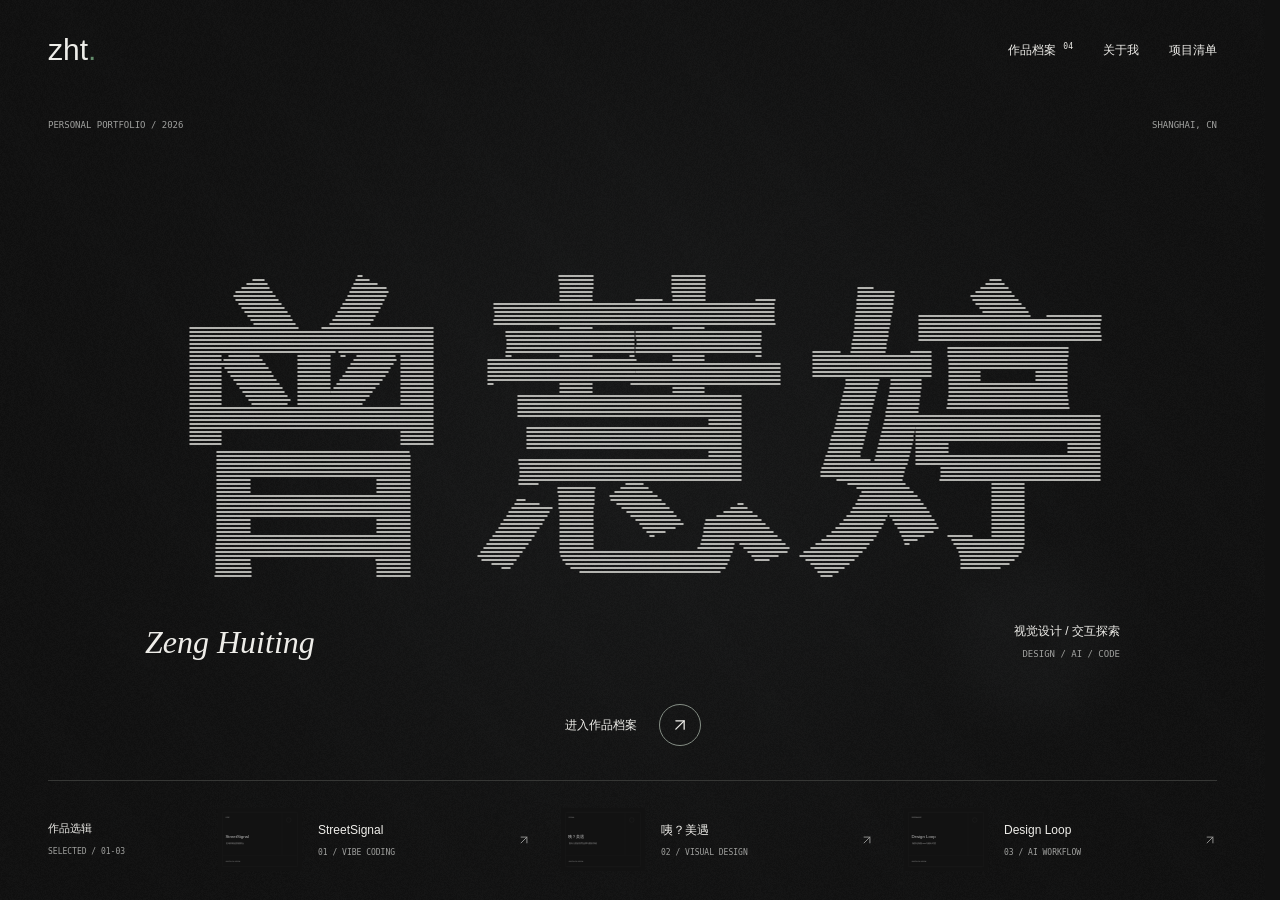
==== portfolio/index.html @ 8a42105e "Add portfolio structure review under /portfolio" ====
<!doctype html>
<html lang="zh-CN">
<head>
  <meta charset="utf-8">
  <meta name="viewport" content="width=device-width, initial-scale=1">
  <meta name="theme-color" content="#111111">
  <meta name="description" content="曾慧婷的个人作品档案：Vibe Coding、平面设计、实习与关于我。">
  <title>曾慧婷 / Portfolio 2026</title>
  <link rel="stylesheet" href="assets/css/archive.css">
  <link rel="stylesheet" href="assets/css/exhibition.css">
  <link rel="stylesheet" href="assets/css/intro.css">
  <link rel="stylesheet" href="assets/css/content.css">
  <link rel="stylesheet" href="assets/css/visual-case.css">
  <link rel="stylesheet" href="assets/css/image-stack.css">
  <link rel="stylesheet" href="assets/css/model-study.css">
  <script src="assets/js/lucide.min.js" defer></script>
  <script src="assets/js/embla-carousel.umd.js" defer></script>
  <script src="assets/js/fx.js" defer></script>
  <script type="module" src="assets/js/archive.js"></script>
  <meta name="robots" content="noindex, nofollow">
</head>
<body data-archive-app data-theme="dark">
  <a class="skip-link" href="#main">跳至内容</a>
  <canvas data-ripple data-top="#111111" data-bottom="#111111" data-accent="#9aa8b0" data-stripe="0.08" data-strength="0.28" aria-hidden="true"></canvas>
  <header class="site-header">
    <a id="page-back" class="page-back" href="#archive" hidden><i data-lucide="arrow-left"></i><span>返回作品档案</span></a>
    <a href="#home" class="brand" aria-label="曾慧婷，回到首页"><span class="brand-mark">zht<span>.</span></span><span class="brand-name">曾慧婷<small>PORTFOLIO / 2026</small></span></a>
    <nav aria-label="主导航" class="header-nav">
      <a href="#archive" data-nav="archive">作品档案 <span class="tiny">04</span></a>
      <a href="#about" data-nav="about">关于我</a>
      <a href="overview.html">项目清单</a>
      
    </nav>
  </header>
  <main id="main" tabindex="-1">
    <section id="intro" class="intro-screen" aria-labelledby="intro-title">
      <div class="intro-eyebrow"><span>PERSONAL PORTFOLIO / 2026</span><span>SHANGHAI, CN</span></div>
      <h1 id="intro-title" class="sr-only">曾慧婷，视觉设计、AI 与 Vibe Coding</h1>
      <canvas id="name-field" aria-hidden="true"></canvas>
      <div class="intro-signature">
        <p class="intro-roman">Zeng Huiting</p>
        <p class="intro-practice">视觉设计 / 交互探索<small>DESIGN / AI / CODE</small></p>
      </div>
      <button class="intro-enter" id="enter" type="button"><span>进入作品档案</span><span class="round-arrow"><i data-lucide="arrow-up-right"></i></span></button>
      <nav class="intro-selected" aria-label="精选作品">
        <div class="intro-selected-label"><span>作品选辑</span><small>SELECTED / 01-03</small></div>
        <a href="#project/streetsignal" aria-label="查看 StreetSignal，区域穿着趋势观察台">
          <img src="assets/img/covers/streetsignal.svg" width="1600" height="1200" alt="" decoding="async">
          <span><strong>StreetSignal</strong><small>01 / VIBE CODING</small></span><i data-lucide="arrow-up-right"></i>
        </a>
        <a href="#project/meiyu" aria-label="查看咦？美遇，美育品牌识别与应用">
          <img src="assets/img/covers/meiyu.svg" width="1600" height="1200" alt="" decoding="async">
          <span><strong>咦？美遇</strong><small>02 / VISUAL DESIGN</small></span><i data-lucide="arrow-up-right"></i>
        </a>
        <a href="#project/design-loop" aria-label="查看 Design Loop，GPT 直出与 Skill 工作流对照">
          <img src="assets/img/covers/design-loop.svg" width="1600" height="1200" alt="" decoding="async">
          <span><strong>Design Loop</strong><small>03 / AI WORKFLOW</small></span><i data-lucide="arrow-up-right"></i>
        </a>
      </nav>
    </section>
    <div id="view" hidden></div>
  </main>
  <footer class="site-footer" hidden><span>ZENG HUITING © 2026</span><a href="#about">关于我</a><span>DESIGN / AI / CODE</span></footer>
  <dialog class="lightbox" aria-label="查看作品大图"><div class="lightbox-toolbar"><span id="lightbox-caption"></span><span class="tiny" data-image-resolution></span><button class="icon-button" data-native-zoom aria-label="原始像素查看" aria-pressed="false" title="原始像素查看"><i data-lucide="zoom-in"></i></button><a class="icon-button" data-open-original target="_blank" rel="noopener" aria-label="打开原尺寸图片" title="打开原尺寸图片"><i data-lucide="external-link"></i></a><button class="icon-button" data-close-lightbox aria-label="关闭大图" title="关闭"><i data-lucide="x"></i></button></div><div class="lightbox-stage"><img alt=""></div></dialog>
  <dialog class="evidence-dialog" aria-labelledby="evidence-dialog-title"><div class="evidence-dialog-toolbar"><button type="button" class="case-return" data-close-evidence><i data-lucide="arrow-left"></i><span>返回图像队列</span></button><button type="button" class="icon-button" data-close-evidence aria-label="关闭作品详情" title="关闭"><i data-lucide="x"></i></button></div><div class="evidence-dialog-content"></div></dialog>
  <noscript><div class="no-script">此交互作品集需要启用 JavaScript。你也可以阅读 <a href="overview.html">项目清单</a>。</div></noscript>
</body>
</html>
---- portfolio/assets/css/archive.css ----
@font-face { font-family: "Archive Sans"; src: local("Helvetica Neue"); font-display: swap; }
:root { --paper:#111111; --ink:#eeeDE9; --muted:#a0a19f; --line:#363735; --surface:#1d1e1d; --page:min(1260px, calc(100% - 96px)); --ease:cubic-bezier(.22,1,.36,1); font-family:"Archive Sans","PingFang SC","Microsoft YaHei",sans-serif; color:var(--ink); background:var(--paper); color-scheme:dark; font-synthesis:none; }
* { box-sizing:border-box; letter-spacing:0; }
html { scroll-behavior:smooth; scrollbar-gutter:stable; }
body { margin:0; min-width:280px; }
a { color:inherit; text-decoration:none; }
button,input,select { font:inherit; color:inherit; }
button { cursor:pointer; background:none; border:0; }
button,a { -webkit-tap-highlight-color:transparent; }
img { display:block; max-width:100%; }
button:focus-visible,a:focus-visible,select:focus-visible,summary:focus-visible { outline:2px solid #2447d8; outline-offset:5px; }
::selection { color:#fff; background:#4764ae; }
[hidden] { display:none!important; }
h1,h2,h3,p,figure { margin:0; }
h1,h2,h3 { font-weight:500; overflow-wrap:anywhere; }
h1[tabindex="-1"]:focus,#main:focus { outline:none; }
svg { width:20px; height:20px; flex-shrink:0; stroke-width:1.5; }
.tiny,.eyebrow,.site-footer,.folder-index,.project-code,.archive-bottom,.intro-eyebrow { font-family:"SFMono-Regular",Consolas,monospace; font-size:10px; line-height:1.6; }
.sr-only { position:absolute; width:1px; height:1px; overflow:hidden; clip-path:inset(50%); white-space:nowrap; }
.skip-link { position:fixed; top:-70px; left:20px; z-index:100; background:var(--ink); color:var(--paper); padding:16px; }
.skip-link:focus { top:10px; }
canvas[data-ripple] { position:fixed; inset:0; width:100%; height:100%; z-index:-1; pointer-events:none; }
.ripple-trail { position:fixed; inset:0; width:100%; height:100%; pointer-events:none; z-index:50; }
.site-header { width:var(--page); height:100px; margin:auto; display:flex; align-items:center; justify-content:space-between; position:relative; z-index:10; border-bottom:1px solid var(--line); }
.brand { display:flex; align-items:center; gap:17px; }
.brand-mark { font-size:36px; font-weight:700; line-height:1; }
.brand-mark>span { color:#628b6b; }
.brand-name { font-size:12px; line-height:1.7; }
.brand-name small { display:block; font-size:8px; color:var(--muted); font-family:monospace; }
.header-nav { display:flex; align-items:center; gap:30px; font-size:12px; }
.header-nav>a { position:relative; }
.header-nav>a[aria-current="page"]::after { content:""; width:4px; height:4px; background:var(--ink); border-radius:50%; position:absolute; bottom:-9px; left:calc(50% - 2px); }
.header-nav .tiny { vertical-align:super; margin-left:4px; font-size:8px; }
.icon-button { width:40px; height:40px; display:inline-flex; justify-content:center; align-items:center; border:1px solid var(--line); border-radius:50%; transition:background .2s,transform .2s; }
.icon-button:hover:not(:disabled) { background:#373936; transform:translateY(-2px); }
.icon-button:disabled { opacity:.25; cursor:default; }
.intro-screen { position:relative; width:var(--page); margin:auto; height:calc(100svh - 100px); min-height:560px; }
.intro-eyebrow { position:absolute; top:35px; left:0; right:0; display:flex; justify-content:space-between; color:var(--muted); pointer-events:none; }
#name-field { position:absolute; width:100%; height:100%; inset:0; cursor:pointer; touch-action:manipulation; }
.intro-enter { position:absolute; left:50%; top:73%; transform:translateX(-50%); display:flex; align-items:center; gap:20px; font-size:13px; padding:10px; white-space:nowrap; }
.round-arrow { border:1px solid #858e85; border-radius:50%; width:42px; height:42px; display:grid; place-items:center; transition:background .25s,color .25s; }
.intro-enter:hover .round-arrow { background:var(--ink); color:var(--paper); }
.intro-bottom { position:absolute; bottom:34px; left:0; right:0; display:flex; justify-content:space-between; align-items:end; pointer-events:none; }
.intro-bottom p { font-size:13px; margin-bottom:8px; }
.intro-bottom .tiny { color:var(--muted); font-size:9px; }
.intro-edition { display:grid; gap:10px; text-align:right; font-size:12px; }
.intro-screen.is-opening .intro-enter,.intro-screen.is-opening .intro-bottom,.intro-screen.is-opening .intro-eyebrow { opacity:0; transition:opacity .25s; }
#view { min-height:calc(100svh - 200px); }
.view-inner { width:var(--page); margin:auto; padding:42px 0 60px; }
.eyebrow { color:var(--muted); display:flex; align-items:center; gap:12px; margin-bottom:15px; }
.eyebrow::before { content:""; width:6px; height:6px; background:var(--accent,#64866a); border-radius:50%; }
.view-heading { display:flex; justify-content:space-between; align-items:end; gap:20px; margin-bottom:48px; }
.view-heading h1 { font-size:40px; line-height:1.25; font-weight:500; }
.heading-italic { display:inline-block; font-family:Georgia,"Times New Roman",serif; font-style:italic; font-weight:400; font-size:44px; margin-left:26px; color:var(--muted); }
.view-heading>p { text-align:right; color:var(--muted); font-size:12px; line-height:1.8; max-width:300px; }
.file-cabinet { position:relative; padding-top:24px; isolation:isolate; }
.folder { display:block; position:relative; isolation:isolate; height:140px; margin-bottom:-23px; transition:transform .5s var(--ease); color:var(--ink); }
.folder:last-child { margin-bottom:0; height:160px; }
.folder-back { position:absolute; inset:-23px 0 0; border-radius:7px; background:var(--folder); clip-path:polygon(0 23px,0 5px,5px 0,26% 0,calc(26% + 27px) 23px,calc(100% - 7px) 23px,100% 30px,100% 100%,0 100%); filter:brightness(.94); }
.folder:nth-child(2) .folder-back { clip-path:polygon(0 23px,23% 23px,calc(23% + 25px) 0,49% 0,calc(49% + 25px) 23px,100% 23px,100% 100%,0 100%); }
.folder:nth-child(3) .folder-back { clip-path:polygon(0 23px,47% 23px,calc(47% + 25px) 0,73% 0,calc(73% + 25px) 23px,100% 23px,100% 100%,0 100%); }
.folder:nth-child(4) .folder-back { clip-path:polygon(0 23px,71% 23px,calc(71% + 25px) 0,calc(100% - 5px) 0,100% 5px,100% 100%,0 100%); }
.folder-front { position:absolute; inset:0; border-top:1px solid #ffffff25; border-bottom:1px solid #00000080; background:#242524; border-radius:4px; box-shadow:0 -8px 22px #00000045; display:grid; grid-template-columns:48px 1fr 1fr 36px; align-items:start; padding:31px 34px; gap:16px; z-index:2; transition:background .4s; }
.folder:nth-child(2) .folder-front { background:#292a28; }
.folder:nth-child(3) .folder-front { background:#222423; }
.folder:nth-child(4) .folder-front { background:#2d2d2a; }
.folder:is(:hover,:focus-visible) .folder-front { background:#343633; }
.folder-index { padding-top:7px; color:var(--folder); }
.folder-title { font-size:30px; line-height:1.2; display:block; }
.folder-en { font-size:10px; display:block; font-family:monospace; margin-top:10px; color:var(--muted); }
.folder-tags { display:flex; align-items:center; gap:12px; padding-top:10px; font-size:11px; justify-self:end; margin-right:200px; white-space:nowrap; }
.folder-tags span+span::before { content:"/"; opacity:.4; margin-right:12px; }
.folder-arrow { margin-top:2px; width:30px; height:30px; border:1px solid #ffffff40; border-radius:50%; display:grid; place-items:center; transition:background .25s,color .25s; }
.folder:hover .folder-arrow { background:var(--folder); color:#171817; }
.folder-previews { position:absolute; right:85px; top:-10px; width:185px; height:115px; pointer-events:none; z-index:1; }
.folder-preview { position:absolute; width:94px; height:108px; padding:5px 5px 14px; background:#fafbf8; box-shadow:0 -2px 8px #20302028; transform-origin:50% 100%; transition:transform .55s var(--ease); }
.folder-preview img { width:100%; height:100%; object-fit:cover; }
.folder-preview:nth-child(1) { transform:translateX(0) rotate(-12deg); }
.folder-preview:nth-child(2) { transform:translate(42px,-8px) rotate(3deg); }
.folder-preview:nth-child(3) { transform:translateX(85px) rotate(13deg); }
.folder:focus-visible,.folder:hover { transform:translateY(-12px); z-index:5; }
.folder:is(:hover,:focus-visible) .folder-preview:nth-child(1) { transform:translate(-12px,-45px) rotate(-16deg); }
.folder:is(:hover,:focus-visible) .folder-preview:nth-child(2) { transform:translate(42px,-55px) rotate(1deg); }
.folder:is(:hover,:focus-visible) .folder-preview:nth-child(3) { transform:translate(100px,-42px) rotate(15deg); }
.archive-bottom { display:flex; justify-content:space-between; padding-top:24px; color:var(--muted); gap:20px; }
.archive-bottom span:last-child { text-align:right; }
.site-footer { width:var(--page); margin:auto; padding:25px 0; border-top:1px solid var(--line); display:flex; justify-content:space-between; align-items:center; gap:20px; color:var(--muted); font-size:9px; }
.site-footer a { display:flex; align-items:center; gap:8px; color:var(--ink); }
.site-footer svg { width:14px; height:14px; }
.breadcrumbs { display:flex; align-items:center; gap:12px; margin-bottom:32px; font-size:11px; color:var(--muted); flex-wrap:wrap; }
.breadcrumbs a { display:inline-flex; align-items:center; gap:8px; }
.breadcrumbs svg { width:14px; height:14px; }
.collection-tabs { display:flex; gap:28px; border-bottom:1px solid var(--line); padding-bottom:14px; margin-bottom:28px; overflow:auto; }
.collection-tabs a { font-size:12px; white-space:nowrap; display:flex; align-items:center; gap:8px; padding:5px 0; }
.collection-tabs a[aria-current] { font-weight:600; }
.collection-tabs .swatch { width:8px; height:8px; border-radius:2px; background:var(--tab); }
.collection-tabs a:not([aria-current]) { color:var(--muted); }
.collection-toolbar { display:flex; align-items:center; justify-content:space-between; gap:16px; margin-bottom:25px; }
.filters { display:flex; flex-wrap:wrap; gap:8px 24px; font-size:12px; }
.filter { padding:9px 0; color:var(--muted); border-bottom:1px solid transparent; }
.filter[aria-pressed="true"] { color:var(--ink); border-bottom-color:var(--ink); }
.view-modes { display:flex; flex-shrink:0; border:1px solid var(--line); border-radius:5px; padding:3px; gap:2px; }
.view-modes button { width:33px; height:30px; display:grid; place-items:center; border-radius:3px; }
.view-modes button[aria-pressed="true"] { background:#3b3d39; }
.view-modes svg { width:16px; height:16px; }
.project-grid { display:grid; grid-template-columns:repeat(2,minmax(0,1fr)); column-gap:30px; row-gap:42px; }
.project-link { display:block; min-width:0; }
.project-image { aspect-ratio:4/3; background:var(--surface); position:relative; overflow:hidden; }
.project-image img { width:100%; height:100%; object-fit:contain; padding:20px; transition:transform .6s var(--ease); }
.project-link:hover .project-image img { transform:scale(1.035); }
.project-image::after { content:""; position:absolute; inset:0; border:1px solid #142c2510; pointer-events:none; }
.project-link[data-collection="visual"] .project-image { background:#232422; }
.project-link[data-collection="internship"] .project-image { background:#202522; }
.project-meta { display:flex; justify-content:space-between; gap:16px; padding-top:17px; }
.project-meta h2 { font-size:19px; margin-bottom:8px; }
.project-meta p { font-size:10px; color:var(--muted); font-family:monospace; }
.project-meta>svg { width:18px; height:18px; margin-top:4px; }
.project-code { position:absolute; top:12px; left:14px; font-size:10px; background:#171817de; padding:3px 6px; }
.project-grid.is-list { grid-template-columns:1fr; gap:0; }
.is-list .project-link { display:grid; grid-template-columns:150px 1fr; align-items:center; gap:30px; border-top:1px solid var(--line); padding:20px 0; }
.is-list .project-image { aspect-ratio:3/2; }
.is-list .project-image img { padding:8px; }
.is-list .project-code { display:none; }
.is-list .project-meta { align-items:center; padding:0; }
.detail-heading { display:grid; grid-template-columns:1fr 280px; gap:40px; align-items:end; margin-bottom:34px; }
.detail-heading h1 { font-size:42px; line-height:1.3; margin-bottom:16px; }
.description { font-size:14px; line-height:1.9; color:var(--muted); max-width:560px; }
.detail-meta { margin:0; font-size:11px; }
.detail-meta>div { display:flex; justify-content:space-between; gap:16px; padding:11px 0; border-bottom:1px solid var(--line); }
.detail-meta dt { color:var(--muted); }
.detail-meta dd { margin:0; }
.detail-hero { background:var(--surface); margin-bottom:48px; padding:28px; }
.image-button { width:100%; display:block; padding:0; cursor:zoom-in; }
.detail-hero img { max-height:630px; margin:auto; width:100%; object-fit:contain; }
.section-label { display:flex; align-items:baseline; gap:20px; padding-top:28px; border-top:1px solid var(--line); margin-bottom:25px; }
.section-label h2 { font-size:22px; }
.section-label .tiny { color:var(--muted); }
.detail-gallery { display:grid; grid-template-columns:repeat(2,minmax(0,1fr)); gap:20px; margin-bottom:40px; }
.detail-gallery figure { min-width:0; }
.detail-gallery .image-button { background:var(--surface); aspect-ratio:4/3; padding:15px; }
.detail-gallery img { width:100%; height:100%; object-fit:contain; }
figcaption { color:var(--muted); font-size:10px; padding:12px 0; }
.pending-sections { margin-top:35px; }
.pending-section { display:grid; grid-template-columns:45px 1fr auto; gap:18px; border-top:1px solid var(--line); padding:22px 0; align-items:center; }
.pending-section h2 { font-size:16px; }
.pending-section>span:last-child { color:var(--muted); font-size:11px; }
.next-project { margin-top:50px; padding:28px 0 0; border-top:1px solid var(--line); display:flex; justify-content:space-between; align-items:center; gap:20px; }
.next-project h2 { font-size:25px; margin-top:10px; }
.compare-top { display:flex; justify-content:space-between; align-items:center; gap:20px; border-top:1px solid var(--line); padding:22px 0; margin-top:44px; }
.compare-top h2 { font-size:20px; }
.pending-pill { font-size:10px; color:var(--muted); display:inline-flex; align-items:center; gap:7px; }
.pending-pill::before { content:""; width:5px; height:5px; border:1px solid currentColor; border-radius:50%; }
.comparison { display:grid; grid-template-columns:repeat(2,minmax(0,1fr)); gap:20px; }
.compare-column>header { display:flex; justify-content:space-between; font-size:13px; padding:14px 0; border-top:1px solid var(--ink); }
.compare-column:nth-child(2)>header { border-top-color:#668a6c; }
.empty-art { aspect-ratio:4/3; display:grid; align-content:center; justify-items:center; gap:16px; background:var(--surface); color:var(--muted); border:1px dashed #51564f; }
.empty-art svg { width:28px; height:28px; stroke-width:1; }
.empty-art span { font-size:11px; }
.compare-column:nth-child(2) .empty-art { background:#202721; }
.comparison img { width:100%; max-height:660px; object-fit:contain; background:var(--surface); }
.prompt-panel { margin:24px 0; border-top:1px solid var(--line); border-bottom:1px solid var(--line); }
.prompt-panel summary { display:flex; justify-content:space-between; align-items:center; cursor:pointer; padding:20px 0; font-size:13px; list-style:none; }
.prompt-panel summary::-webkit-details-marker { display:none; }
.prompt-panel[open] summary svg { transform:rotate(180deg); }
.prompt-panel pre { white-space:pre-wrap; overflow-wrap:anywhere; font-family:inherit; font-size:13px; line-height:1.9; margin:0; padding:0 0 22px; }
.empty-copy { padding:4px 0 22px; color:var(--muted); font-size:12px; }
.case-select { background:transparent; border:1px solid var(--line); border-radius:3px; padding:10px 28px 10px 10px; max-width:100%; }
.case-analysis { margin-bottom:30px; }
.case-analysis p { font-size:14px; line-height:1.9; max-width:750px; }
.pipeline { display:grid; grid-template-columns:repeat(5,minmax(0,1fr)); margin:32px 0; border-block:1px solid var(--line); }
.pipeline-step { padding:28px 16px 25px; border-right:1px solid var(--line); }
.pipeline-step:first-child { padding-left:0; }
.pipeline-step:last-child { border:0; }
.pipeline-step .tiny { color:var(--muted); }
.pipeline-step h3 { margin:14px 0 8px; font-size:16px; }
.pipeline-step p { font-size:11px; line-height:1.8; color:var(--muted); }
.data-axes { display:flex; gap:20px 35px; flex-wrap:wrap; margin-bottom:36px; }
.data-axis { display:flex; align-items:center; gap:12px; font-size:12px; }
.data-axis span { width:5px; height:5px; background:#789279; }
.data-axis small { color:var(--muted); font-size:10px; }
.sample-record { margin:25px 0 35px; }
.sample-record dl { display:grid; grid-template-columns:repeat(3,1fr); margin:0 0 20px; gap:20px; }
.sample-record dt { font-size:10px; color:var(--muted); margin-bottom:10px; }
.sample-record dd { margin:0; font-size:13px; }
.about-layout { display:grid; grid-template-columns:1.15fr 1fr; gap:90px; padding:20px 0 45px; }
.about-layout h1 { font-size:60px; line-height:1.2; margin-bottom:15px; }
.about-en { font-size:17px; color:var(--muted); }
.about-note { max-width:360px; font-size:15px; line-height:2; margin:35px 0; }
.about-details { display:flex; align-items:center; gap:20px; font-size:12px; }
.about-contact { border-top:1px solid var(--line); margin-top:38px; padding-top:20px; display:flex; justify-content:space-between; gap:15px; align-items:center; flex-wrap:wrap; }
.about-contact a { display:flex; align-items:center; gap:8px; font-size:12px; overflow-wrap:anywhere; }
.about-sheet { position:relative; padding:35px; background:#c8d591; color:#20251d; min-height:340px; display:flex; flex-direction:column; justify-content:space-between; transform:rotate(2deg); margin:10px 10px 20px 0; box-shadow:3px 8px 0 #4a5040; }
.about-sheet::before { content:""; width:38px; height:13px; border:1px solid #5f654b; border-radius:6px; position:absolute; top:-5px; right:40px; transform:rotate(-12deg); }
.about-sheet h2 { font-size:38px; line-height:1.2; }
.about-sheet .sheet-rule { border-top:1px solid #60694c50; padding-top:16px; display:flex; justify-content:space-between; gap:12px; font-size:11px; }
.lightbox { border:1px solid var(--line); padding:0; width:min(1300px,94vw); height:90svh; max-height:90svh; background:var(--paper); color:var(--ink); }
.lightbox::backdrop { background:#080808db; backdrop-filter:blur(6px); }
.lightbox-toolbar { height:64px; padding:0 20px; display:flex; justify-content:space-between; align-items:center; gap:20px; font-size:12px; }
.lightbox img { width:100%; height:calc(100% - 64px); padding:10px 25px 25px; object-fit:contain; }
.no-script { position:fixed; inset:0; background:var(--paper); z-index:100; display:grid; place-content:center; gap:25px; }
.focus-gallery { margin:8px 0 40px; }
.gallery-viewport { overflow:hidden; cursor:grab; touch-action:pan-y pinch-zoom; }
.gallery-viewport:active { cursor:grabbing; }
.gallery-viewport:focus-visible { outline:1px solid var(--muted); outline-offset:6px; }
.gallery-track { display:flex; gap:28px; align-items:start; }
.gallery-slide { flex:0 0 76%; min-width:0; transition:opacity .5s; opacity:.5; }
.gallery-slide.is-current { opacity:1; }
.gallery-slide .project-image { aspect-ratio:16/9; }
.gallery-slide .project-image img { padding:12px; user-select:none; -webkit-user-drag:none; }
.gallery-slide .project-meta { padding:22px 0 0; }
.gallery-slide .project-meta h2 { font-size:27px; line-height:1.4; }
.gallery-slide .project-meta p { font-size:11px; line-height:1.7; }
.gallery-visual .gallery-slide { flex-basis:54%; }
.gallery-visual .project-image { aspect-ratio:5/4; }
.gallery-internship .gallery-slide { flex-basis:68%; }
.gallery-internship .project-image { aspect-ratio:3/2; }
.gallery-bottom { display:flex; align-items:center; justify-content:space-between; gap:20px; padding-top:26px; margin-top:25px; border-top:1px solid var(--line); }
.gallery-bottom>[data-gallery-status] { min-width:60px; color:var(--muted); }
.gallery-index { display:flex; gap:8px; flex-wrap:wrap; justify-content:center; }
.gallery-index button { width:32px; height:42px; display:flex; flex-direction:column; justify-content:end; align-items:center; gap:7px; color:var(--muted); }
.gallery-index button>span { display:block; width:1px; height:10px; background:currentColor; transition:height .3s; }
.gallery-index button[aria-pressed="true"] { color:var(--accent,var(--ink)); }
.gallery-index button[aria-pressed="true"]>span { height:22px; width:2px; }
.gallery-index small { font:10px monospace; }
.gallery-arrows { display:flex; gap:8px; }
.gallery-detail .gallery-slide { flex-basis:78%; }
.gallery-detail .image-button { background:var(--surface); height:500px; padding:20px; }
.gallery-detail img { width:100%; height:100%; object-fit:contain; -webkit-user-drag:none; }
body[data-route="collection"] .site-header { height:76px; }
body[data-route="collection"] .view-inner { padding-top:22px; }
body[data-route="collection"] .breadcrumbs { display:none; }
body[data-route="collection"] .view-heading { margin-bottom:24px; }
body[data-route="collection"] .view-heading h1 { font-size:34px; }
body[data-route="collection"] .eyebrow { margin-bottom:8px; }
body[data-route="collection"] .collection-tabs { margin-bottom:14px; padding-bottom:10px; }
body[data-route="collection"] .collection-toolbar { margin-bottom:18px; }
body[data-route="collection"] .gallery-slide .project-image { aspect-ratio:auto; height:clamp(240px,calc(100svh - 480px),500px); }
::view-transition { pointer-events:none; }
::view-transition-old(root) { animation:page-out .25s ease both; }
::view-transition-new(root) { animation:page-in .5s var(--ease) both; }
::view-transition-group(*) { animation-duration:.55s; animation-timing-function:var(--ease); }
@keyframes page-out { to { opacity:0; transform:translateY(-8px); } }
@keyframes page-in { from { opacity:0; transform:translateY(18px); } }
@media (min-width:1600px) {
  :root { --page:min(1380px,calc(100% - 140px)); }
  .folder { height:158px; margin-bottom:-25px; } .folder:last-child { height:180px; }
  .folder-front { padding-top:40px; } .folder-title { font-size:34px; }
}
@media (max-width:1000px) {
  :root { --page:calc(100% - 64px); } .folder-tags { display:none; }
  .folder-front { grid-template-columns:35px 1fr 30px; } .folder-arrow { grid-column:3; }
  .folder-previews { right:80px; } .about-layout { gap:50px; }
  .detail-heading { grid-template-columns:1fr 220px; gap:24px; }
}
@media (min-width:681px) and (max-height:800px) {
  .site-header { height:80px; }
  .intro-screen { height:calc(100svh - 80px); min-height:500px; }
  .archive-view { padding-top:25px; padding-bottom:30px; }
  .archive-view .view-heading { margin-bottom:30px; }
  .archive-view .view-heading h1 { font-size:32px; }
  .archive-view .eyebrow { margin-bottom:10px; }
  .folder { height:94px; margin-bottom:-12px; }
  .folder:last-child { height:106px; }
  .folder-front { padding-top:24px; }
  .folder-title { font-size:26px; }
  .folder-en { margin-top:7px; }
}
@media (max-width:680px) {
  :root { --page:calc(100% - 36px); }
  .site-header { height:80px; } .brand-mark { font-size:30px; } .brand-name { display:none; }
  .header-nav { gap:20px; font-size:11px; } .header-nav .icon-button { width:32px; height:32px; }
  .intro-screen { height:calc(100svh - 80px); min-height:480px; }
  .intro-eyebrow { top:24px; font-size:8px; } .intro-bottom { bottom:25px; }
  .intro-bottom p { font-size:11px; } .intro-bottom .tiny { font-size:7px; }
  .intro-edition { font-size:10px; } .intro-enter { top:65%; font-size:12px; }
  .view-inner { padding:30px 0 40px; } .view-heading { margin-bottom:48px; gap:10px; }
  .view-heading h1 { font-size:30px; } .view-heading>p { font-size:10px; max-width:110px; }
  .eyebrow { font-size:8px; margin-bottom:12px; }
  .heading-italic { display:block; font-size:28px; margin:9px 0 0; }
  .folder { height:128px; margin-bottom:-18px; } .folder:last-child { height:140px; }
  .folder-front { padding:28px 17px; gap:10px; grid-template-columns:22px 1fr 25px; }
  .folder-title { font-size:24px; } .folder-en { font-size:9px; margin-top:9px; }
  .folder-index { font-size:8px; padding-top:6px; } .folder-arrow { width:25px; height:25px; }
  .folder-arrow svg { width:15px; height:15px; }
  .folder-previews { right:42px; width:100px; top:0; height:70px; }
  .folder-preview { width:55px; height:70px; padding:3px 3px 8px; }
  .folder-preview:nth-child(1) { transform:translateX(-8px) rotate(-12deg); }
  .folder-preview:nth-child(2) { transform:translate(15px,-6px) rotate(3deg); }
  .folder-preview:nth-child(3) { transform:translateX(38px) rotate(13deg); }
  .folder:is(:hover,:focus-visible) .folder-preview:nth-child(1) { transform:translate(-13px,-24px) rotate(-16deg); }
  .folder:is(:hover,:focus-visible) .folder-preview:nth-child(2) { transform:translate(15px,-32px) rotate(1deg); }
  .folder:is(:hover,:focus-visible) .folder-preview:nth-child(3) { transform:translate(45px,-20px) rotate(15deg); }
  .archive-bottom { font-size:8px; gap:20px; } .site-footer { font-size:7px; gap:10px; }
  .site-footer>span:last-child { display:none; } .collection-tabs { gap:23px; }
  .collection-tabs a { font-size:11px; } .collection-toolbar { align-items:start; }
  .filters { gap:5px 16px; font-size:11px; } .project-grid { grid-template-columns:1fr; gap:32px; }
  .project-meta h2 { font-size:18px; } .project-image img { padding:18px; }
  .is-list .project-link { grid-template-columns:90px 1fr; gap:16px; }
  .is-list .project-meta h2 { font-size:15px; } .is-list .project-meta p { font-size:8px; }
  .detail-heading { grid-template-columns:1fr; } .detail-heading h1 { font-size:30px; }
  .description { font-size:12px; } .detail-meta { display:grid; grid-template-columns:1fr 1fr; gap:20px; }
  .detail-hero { padding:12px; margin-bottom:30px; } .detail-gallery { grid-template-columns:1fr; }
  .pending-section { grid-template-columns:25px 1fr auto; gap:10px; }
  .pending-section h2 { font-size:14px; } .pending-section>span:last-child { font-size:10px; }
  .next-project h2 { font-size:21px; } .comparison { grid-template-columns:1fr; }
  .pipeline { grid-template-columns:1fr; }
  .pipeline-step { display:grid; grid-template-columns:28px 110px 1fr; gap:12px; padding:20px 0; border-right:0; border-bottom:1px solid var(--line); align-items:baseline; }
  .pipeline-step h3 { margin:0; font-size:14px; } .pipeline-step p { font-size:10px; }
  .about-layout { grid-template-columns:1fr; gap:35px; } .about-layout h1 { font-size:46px; }
  .about-sheet { min-height:300px; margin-right:10px; } .about-sheet h2 { font-size:32px; }
  .about-note { font-size:14px; margin:25px 0; } .sample-record dl { grid-template-columns:1fr; }
  .gallery-track { gap:14px; }
  .gallery-slide,.gallery-visual .gallery-slide,.gallery-internship .gallery-slide,.gallery-detail .gallery-slide { flex-basis:88%; }
  .gallery-slide .project-image { aspect-ratio:4/3; }
  .gallery-visual .project-image { aspect-ratio:4/5; }
  .gallery-slide .project-image img { padding:8px; }
  .gallery-slide .project-meta h2 { font-size:20px; }
  .gallery-slide .project-meta p { font-size:10px; }
  .gallery-bottom { gap:8px; }
  .gallery-index { gap:0; }
  .gallery-index button { width:25px; }
  .gallery-arrows { gap:5px; }
  .gallery-arrows .icon-button { width:32px; height:32px; }
  .gallery-detail .image-button { height:340px; padding:10px; }
  body[data-route="collection"] .view-heading h1 { font-size:28px; }
  body[data-route="collection"] .view-heading { margin-bottom:20px; }
  body[data-route="collection"] .gallery-visual .project-image { height:360px; }
}
@media (prefers-reduced-motion:reduce) {
  html { scroll-behavior:auto; }
  *,*::before,*::after { animation-duration:.01ms!important; transition-duration:.01ms!important; }
  ::view-transition-old(root),::view-transition-new(root),::view-transition-group(*) { animation:none!important; }
}
---- portfolio/assets/css/exhibition.css ----
@font-face { font-family:"Archive Display"; src:local("Impact"); font-display:swap; }
.page-back { display:inline-flex; align-items:center; gap:12px; min-height:44px; font-size:14px; font-weight:500; }
.page-back svg { width:24px; height:24px; }
.page-back:hover span { text-decoration:underline; text-underline-offset:6px; }
body:not([data-route="home"]) .site-header .brand { display:none; }
body:not([data-route="home"]) .site-header { position:fixed; left:0; right:0; top:0; height:88px; width:100%; padding:0 38px; background:#111111ed; border:0; z-index:30; }
body:not([data-route="home"]) #main { padding-top:88px; }
body[data-exhibition="true"] #main { padding-top:0; }
body[data-exhibition="true"] .site-header { background:transparent; pointer-events:none; }
body[data-exhibition="true"] .site-header a { pointer-events:auto; }
body[data-exhibition="true"] .header-nav>a[data-nav="archive"] { display:none; }
body[data-exhibition="true"] .header-nav .tiny { display:none; }
body[data-exhibition="true"] .header-nav .icon-button { display:none; }
body[data-exhibition="true"] #view { height:100svh; min-height:600px; }
.cover-index { position:relative; width:100%; height:100svh; min-height:600px; overflow:hidden; isolation:isolate; }
.cover-index .tiny { font-size:11px; }
.cover-ticks { position:absolute; top:27px; left:50%; transform:translateX(-50%); z-index:35; display:flex; gap:5px; align-items:center; height:40px; }
.cover-ticks button { padding:5px; width:30px; height:40px; display:flex; align-items:center; justify-content:center; flex-direction:column; gap:5px; color:#737571; }
.cover-ticks button>span { height:16px; width:1px; display:block; background:currentColor; transition:height .4s; }
.cover-ticks button>small { font:9px monospace; }
.cover-ticks button[aria-pressed="true"] { color:var(--ink); }
.cover-ticks button[aria-pressed="true"]>span { height:25px; width:2px; }
.cover-viewport { position:absolute; inset:0; overflow:clip; touch-action:pan-y pinch-zoom; cursor:grab; outline:0; }
.cover-viewport:active { cursor:grabbing; }
.cover-track { display:flex; height:100%; gap:28px; align-items:center; }
.cover-item { flex:0 0 min(30%, 430px); min-width:0; position:relative; }
.cover-frame { display:block; width:100%; aspect-ratio:4/3; padding:0; overflow:hidden; background:transparent; cursor:pointer; translate:0 0; scale:1; transition:translate .45s cubic-bezier(.22,1,.36,1),scale .45s cubic-bezier(.22,1,.36,1); }
.cover-frame img { width:100%; height:100%; max-width:none; object-fit:cover; filter:grayscale(1) brightness(var(--cover-light,.46)); transition:filter .3s cubic-bezier(.22,1,.36,1); user-select:none; -webkit-user-drag:none; }
.cover-frame:focus-visible img { filter:none; }
@media (hover:hover) and (pointer:fine) {
  .cover-frame:hover { translate:0 -12px; scale:1.025; }
  .cover-frame:hover img { filter:none; }
}
.cover-frame:focus-visible { outline:2px solid var(--accent); outline-offset:5px; }
.cover-index[data-stage="index"] .cover-frame { transform:translateY(var(--cover-lift,0px)) scale(var(--cover-scale,.88)); transform-origin:center; will-change:transform; }
.cover-index[data-stage="index"] .cover-item-caption { transform:translateY(var(--cover-lift,0px)); opacity:var(--cover-light,.46); }
.cover-index[data-stage="index"] .cover-frame img { transform:translateX(var(--cover-drift,0px)) scale(1.04); }
.cover-item-caption { position:absolute; top:calc(100% + 20px); width:100%; display:grid; grid-template-columns:22px minmax(0,1fr) auto; gap:12px; align-items:baseline; line-height:1.6; }
.cover-item-caption h2 { font-size:17px; font-weight:500; line-height:1.4; margin:0; overflow-wrap:anywhere; }
.cover-item-caption p { color:var(--muted); font-size:11px; margin:6px 0 0; }
.cover-item-number { font:10px monospace; color:var(--muted); }
.cover-item-caption small { color:var(--muted); font-size:10px; }
.cover-direct { display:inline-flex; align-items:center; gap:7px; min-height:44px; color:var(--ink); font-size:12px; text-decoration:underline; text-underline-offset:4px; white-space:nowrap; }
.cover-direct svg { width:14px; height:14px; }
.cover-direct:hover { color:var(--accent); }
.cover-item.is-selected .cover-item-number { color:var(--ink); }
.cover-title { position:absolute; left:-16%; right:-16%; top:0; bottom:0; display:flex; flex-direction:column; align-items:center; justify-content:center; gap:60px; font-family:"Archive Display","Arial Narrow","PingFang SC",sans-serif; font-size:128px; font-weight:600; line-height:1; pointer-events:none; opacity:0; visibility:hidden; color:var(--ink); text-shadow:0 2px 30px #0007; }
.cover-title.is-long { font-size:96px; }
.cover-title-line { display:flex; justify-content:space-between; width:100%; }
.cover-title-line span { display:block; }
.cover-title-line:first-child { transform:translateY(-20px); }
.cover-title-line:last-child { transform:translateY(20px); }
.cover-caption-index { position:absolute; top:88px; left:50%; transform:translateX(-50%); display:flex; align-items:center; gap:18px; white-space:nowrap; font-size:15px; pointer-events:none; }
.cover-caption-index>[data-cover-info] { display:none; }
.cover-caption-index .tiny { color:var(--muted); }
.cover-focus-info { opacity:0; visibility:hidden; transition:opacity .45s .2s; position:absolute; top:72%; left:22%; right:22%; }
.cover-project-info { display:grid; grid-template-columns:1fr 120px 1fr; align-items:center; gap:30px; }
.cover-project-info dl,.project-front-meta dl { margin:0; font-size:11px; line-height:1.7; }
.cover-project-info dl>div,.project-front-meta dl>div { display:grid; grid-template-columns:70px 1fr; gap:15px; }
.cover-project-info dt,.project-front-meta dt { color:var(--muted); }
.cover-project-info dd,.project-front-meta dd { margin:0; }
.cover-project-info p,.project-front-meta p { font-size:12px; line-height:1.8; max-width:270px; }
.cover-focus-name h2 { font-size:28px; font-weight:500; line-height:1.25; margin:10px 0 6px; overflow-wrap:anywhere; }
.cover-focus-name>.tiny { color:var(--muted); font-size:10px; }
.cover-focus-name p { margin:0; color:var(--muted); }
.cover-project-info>p { color:var(--muted); margin:0; }
.cover-explore { display:flex; flex-direction:column; align-items:center; gap:8px; justify-self:center; min-width:100px; min-height:66px; font-size:14px; }
.cover-explore>span:first-child { border-bottom:1px solid currentColor; padding-bottom:4px; }
.cover-explore>.tiny { font-size:9px; color:var(--muted); }
.cover-explore:hover svg { transform:translateY(5px); }
.cover-explore svg { transition:transform .25s; width:16px; height:16px; }
.cover-bottom { position:absolute; left:38px; right:38px; bottom:30px; display:flex; align-items:end; justify-content:space-between; gap:25px; pointer-events:none; }
.cover-bottom>* { pointer-events:auto; }
.cover-category { display:flex; gap:10px; align-items:baseline; font-size:13px; }
.cover-category .swatch { width:6px; height:6px; background:var(--tab); }
.cover-category small { display:block; font:9px/1.8 monospace; margin-top:5px; color:var(--muted); }
.cover-options { display:flex; align-items:center; gap:16px; }
.cover-options select { background:transparent; border:0; font-size:11px; max-width:100px; padding:10px 0; }
.cover-options button,.cover-arrows button { width:36px; height:36px; display:grid; place-items:center; border:1px solid var(--line); border-radius:50%; }
.cover-options button:hover,.cover-arrows button:hover:not(:disabled) { background:#333; }
.cover-arrows { display:flex; gap:10px; }
.cover-arrows button:disabled { opacity:.2; cursor:default; }
.cover-index[data-stage="focus"] .cover-track { gap:9.5%; height:88%; }
.cover-index[data-stage="focus"] .cover-item { flex-basis:min(56%,66.666svh); }
.cover-index[data-stage="focus"] .cover-frame { height:50svh; aspect-ratio:auto; }
.cover-index[data-stage="focus"] .cover-frame { transform:translateY(var(--cover-lift,0px)) scale(var(--cover-scale,1)); }
.cover-index[data-stage="focus"] .cover-frame img { object-fit:contain; filter:grayscale(1) brightness(var(--cover-light,.46)); }
.cover-index[data-stage="focus"] .is-selected .cover-frame img { filter:none; }
@media (hover:hover) and (pointer:fine) {
  .cover-index[data-stage="focus"] .cover-frame:hover img { filter:none; }
}
.cover-index[data-stage="focus"] .is-selected .cover-title { opacity:0; visibility:hidden; }
.cover-index[data-stage="focus"] .cover-item-caption { visibility:hidden; }
.cover-index[data-stage="focus"] .is-selected::after { display:none; }
.cover-index[data-stage="focus"] .cover-focus-info { opacity:1; visibility:visible; }
.cover-index[data-stage="focus"] .cover-caption-index { opacity:0; visibility:hidden; }
.cover-index[data-stage="focus"] .cover-options { display:none; }
.native-cover-index .cover-viewport { overflow-x:auto; }
.native-cover-index .cover-track { padding-inline:35%; }
.native-cover-index .cover-item { flex-shrink:0; }
.project-page { width:100%; }
.project-front { min-height:calc(100svh - 88px); position:relative; display:grid; grid-template-columns:24% 44% 1fr; gap:2%; padding:65px 38px 100px; align-content:start; }
.project-front-title { padding-right:22px; align-self:center; }
.project-front-title>.tiny { color:var(--muted); display:block; }
.project-front-title h1 { font-family:"Archive Display","Arial Narrow","PingFang SC",sans-serif; font-size:56px; line-height:1.15; font-weight:600; margin:24px 0; }
.project-front-title h1>span { display:block; }
.project-front-title h1.is-long { font-size:58px; }
.project-front-title .project-subtitle { font-size:14px; line-height:1.8; margin:0 0 20px; color:var(--muted); }
.project-front-image { min-width:0; height:52svh; }
.project-front-image .image-button { height:100%; }
.project-front-image img { width:100%; height:100%; object-fit:contain; }
.project-front-meta { grid-column:2 / 4; width:82%; display:grid; grid-template-columns:1fr 1fr; gap:50px; padding-top:40px; }
.project-live-link { display:inline-flex; align-items:center; gap:10px; min-height:44px; font-size:12px; text-decoration:underline; text-underline-offset:5px; }
.project-live-link svg { width:16px; height:16px; }
.project-scroll { position:absolute; bottom:30px; left:calc(50% - 22px); width:44px; height:44px; display:grid; place-items:center; border:1px solid var(--line); border-radius:50%; }
.project-body { padding-top:80px; }
.project-film { width:82%; margin:0 auto 100px; scroll-margin-top:110px; }
.project-film video { display:block; width:100%; aspect-ratio:16/9; background:#080a09; }
.project-film figcaption { margin-top:16px; color:var(--muted); font-size:12px; line-height:1.8; max-width:720px; }
.project-media { width:58%; margin:0 auto 130px; scroll-margin-top:120px; }
.project-media img { width:100%; max-height:85svh; object-fit:contain; }
.project-media figcaption { margin-top:15px; font-size:11px; }
.media-index { position:fixed; right:38px; top:24%; z-index:20; display:flex; flex-direction:column; gap:15px; width:58px; max-height:62svh; overflow:auto; padding:4px; }
.media-index button { padding:3px; border:1px solid transparent; opacity:.5; transition:opacity .25s,border-color .25s; flex-shrink:0; }
.media-index button:hover,.media-index button[aria-pressed="true"] { border-color:var(--ink); opacity:1; }
.media-index img { width:100%; height:38px; object-fit:cover; }
.media-index small { display:block; font:9px/1.8 monospace; }
.project-front,.project-body { scroll-margin-top:88px; }
.project-body .pending-sections { width:72%; margin-inline:auto; }
.project-body .next-project { padding-right:95px; }
@media (min-width:1600px) {
  .cover-title { font-size:128px; }
  .cover-title.is-long { font-size:84px; }
  .project-front { padding-top:90px; }
  .project-front-title h1 { font-size:68px; }
}
@media (min-width:681px) and (max-height:760px) {
  .cover-index[data-stage="index"] .cover-item { flex-basis:min(30%, 430px, 53svh); }
  .cover-focus-info { top:72%; }
  .cover-focus-name h2 { font-size:24px; }
  .cover-project-info { gap:18px; grid-template-columns:1fr 100px 1fr; }
  .cover-project-info dl,.cover-project-info p { font-size:10px; }
  .cover-bottom { bottom:22px; }
  .cover-title { font-size:100px; }
  .cover-title.is-long { font-size:80px; }
  .project-front { padding-top:35px; padding-bottom:100px; }
  .project-front-title h1 { font-size:52px; }
  .project-front-title h1.is-long { font-size:48px; }
  .project-front-meta { padding-top:28px; }
}
@media (max-width:1000px) {
  .cover-focus-info { left:10%; right:10%; }
  .cover-title { font-size:84px; }
  .cover-title.is-long { font-size:64px; }
  .project-front-title h1,.project-front-title h1.is-long { font-size:32px; }
  .project-front { grid-template-columns:26% 51% 1fr; }
  .project-front-meta { width:90%; gap:25px; }
}
@media (max-width:680px) {
  body:not([data-route="home"]) .site-header { height:76px; padding:0 18px; }
  body:not([data-route="home"]) #main { padding-top:76px; }
  body[data-exhibition="true"] #main { padding-top:0; }
  .page-back { font-size:12px; gap:8px; }
  .page-back svg { width:20px; height:20px; }
  body:not([data-route="home"]) .header-nav>[data-nav="archive"] { display:none; }
  body[data-exhibition="true"] .header-nav { display:none; }
  .cover-index,body[data-exhibition="true"] #view { min-height:620px; }
  .cover-ticks { left:18px; right:18px; top:62px; transform:none; justify-content:center; gap:2px; }
  .cover-ticks button { flex:0 1 24px; min-width:0; padding:3px; }
  .cover-item { flex-basis:76%; }
  .cover-track { gap:18px; }
  .cover-item-caption { gap:8px; top:calc(100% + 16px); grid-template-columns:18px minmax(0,1fr) auto; }
  .cover-item-caption h2 { font-size:16px; }
  .cover-item-caption p { font-size:10px; }
  .cover-item-caption small { font-size:9px; }
  .cover-caption-index { font-size:12px; gap:12px; top:30px; left:auto; right:18px; transform:none; }
  .cover-bottom { left:18px; right:18px; bottom:24px; flex-wrap:wrap; gap:18px; }
  .cover-category { font-size:12px; }
  .cover-category small { font-size:8px; }
  .cover-options { gap:12px; }
  .cover-arrows { position:absolute; right:0; bottom:65px; }
  .cover-index[data-stage="focus"] .cover-item { flex-basis:84%; }
  .cover-index[data-stage="focus"] .cover-track { gap:5%; }
  .cover-index[data-stage="focus"] .cover-frame { height:38svh; }
  .cover-title { font-size:56px; left:-10%; right:-10%; gap:35px; }
  .cover-title.is-long { font-size:36px; }
  .cover-title-line:first-child { transform:translateY(-10px); }
  .cover-title-line:last-child { transform:translateY(10px); }
  .cover-focus-info { top:66%; left:24px; right:24px; }
  .cover-project-info { grid-template-columns:1fr 100px; gap:16px; }
  .cover-project-info>p { display:none; }
  .cover-focus-name h2 { font-size:22px; }
  .cover-focus-name p { font-size:11px; }
  .cover-project-info dl { font-size:10px; }
  .cover-project-info dl>div { grid-template-columns:55px 1fr; gap:8px; }
  .cover-explore { font-size:13px; }
  .cover-index[data-stage="focus"] .cover-category small { display:none; }
  .cover-index[data-stage="focus"] .cover-arrows { position:static; }
  .project-front { grid-template-columns:1fr; gap:22px; padding:24px 18px 90px; min-height:calc(100svh - 76px); }
  .project-front-title { padding:0 56px 0 0; }
  .project-front-title h1,.project-front-title h1.is-long { font-size:38px; margin:12px 0; line-height:1.2; }
  .project-front-image { height:35svh; margin-right:40px; }
  .project-front-meta { grid-column:1; width:auto; margin-right:48px; padding-top:0; gap:18px; grid-template-columns:1fr; }
  .project-front-meta p { font-size:11px; }
  .project-front-meta dl { font-size:10px; }
  .project-front-meta dl>div { grid-template-columns:55px 1fr; }
  .project-front-title>.tiny { font-size:9px; }
  .media-index { right:8px; width:42px; gap:10px; top:30%; }
  .media-index img { height:27px; }
  .project-body { padding-top:45px; }
  .project-film { width:100%; margin-bottom:60px; }
  .project-media { width:calc(100% - 48px); margin-left:0; margin-bottom:70px; }
  .project-body .pending-sections { width:100%; }
  .project-body .next-project { padding-right:40px; }
  .project-scroll { bottom:18px; }
}
@media (prefers-reduced-motion:reduce) {
  .cover-title,.cover-focus-info { transition:none; }
  .cover-index[data-stage="index"] .cover-frame { clip-path:none; }
  .cover-index[data-stage="index"] .cover-frame img { transform:none; }
  .cover-index .cover-frame { transform:none !important; translate:none; scale:none; transition:none; }
}
@media (max-width:360px) {
  .cover-title { font-size:44px; }
  .cover-title.is-long { font-size:30px; }
}
---- portfolio/assets/css/intro.css ----
body[data-route="home"] .site-header { border-bottom:0; }
body[data-route="home"] .brand-name { display:none; }
body[data-route="home"] .brand-mark { font-size:30px; font-weight:500; }
.intro-screen { min-height:540px; }
.intro-eyebrow { top:18px; font-size:9px; }
.intro-signature { position:absolute; top:var(--signature-top,62%); left:50%; transform:translateX(-50%); width:min(var(--name-measure,960px),100%); display:flex; justify-content:space-between; gap:24px; align-items:center; pointer-events:none; }
.intro-roman { font:italic 32px/1.2 Georgia,"Times New Roman",serif; }
.intro-practice { font-size:12px; line-height:1.6; text-align:right; }
.intro-practice small { display:block; margin-top:7px; color:var(--muted); font:9px/1.5 "SFMono-Regular",Consolas,monospace; }
.intro-enter { top:var(--enter-top,73%); min-height:62px; font-size:12px; gap:22px; }
.intro-selected { position:absolute; left:0; right:0; bottom:20px; min-height:100px; display:grid; grid-template-columns:140px repeat(3,minmax(0,1fr)); gap:30px; align-items:center; border-top:1px solid var(--line); padding-top:18px; }
.intro-selected-label { font-size:11px; line-height:1.6; }
.intro-selected-label small { display:block; margin-top:8px; font:8px/1.6 "SFMono-Regular",Consolas,monospace; color:var(--muted); }
.intro-selected>a { display:flex; gap:16px; align-items:center; min-width:0; }
.intro-selected img { flex:0 0 84px; width:84px; height:63px; object-fit:cover; filter:grayscale(1) brightness(.8); transition:filter .45s; }
.intro-selected strong { display:block; font-size:12px; line-height:1.5; font-weight:400; }
.intro-selected a small { display:block; margin-top:8px; color:var(--muted); font:8px/1.5 "SFMono-Regular",Consolas,monospace; }
.intro-selected a>svg { margin-left:auto; width:14px; height:14px; color:var(--muted); }
.intro-selected a:focus-visible img { filter:none; }
@media (hover:hover) and (pointer:fine) {
  .intro-selected a:hover img { filter:none; }
  .intro-selected a:hover>svg { color:var(--ink); }
}
.intro-screen.is-opening .intro-signature,.intro-screen.is-opening .intro-selected { opacity:0; pointer-events:none; transition:opacity .25s; }
@media (min-width:681px) and (max-width:1050px) {
  .intro-selected { grid-template-columns:100px repeat(3,minmax(0,1fr)); gap:18px; }
  .intro-selected img { flex-basis:58px; width:58px; height:44px; }
  .intro-selected>a { gap:10px; }
  .intro-selected a>svg { display:none; }
}
@media (max-width:680px) {
  .intro-screen { min-height:580px; }
  .intro-eyebrow { top:18px; font-size:8px; }
  .intro-signature { gap:14px; min-height:58px; }
  .intro-roman { font-size:24px; }
  .intro-practice { font-size:10px; }
  .intro-practice small { font-size:8px; margin-top:5px; }
  .intro-enter { top:var(--enter-top,65%); min-height:54px; padding:6px 10px; }
  .intro-selected { min-height:132px; grid-template-columns:repeat(3,minmax(0,1fr)); gap:10px 14px; padding-top:12px; align-content:start; }
  .intro-selected-label { grid-column:1/-1; display:flex; justify-content:space-between; font-size:10px; }
  .intro-selected-label small { margin-top:0; font-size:8px; }
  .intro-selected>a { display:block; }
  .intro-selected img { width:min(100%,96px); height:auto; aspect-ratio:4/3; }
  .intro-selected strong { font-size:10px; margin-top:7px; }
  .intro-selected a small,.intro-selected a>svg { display:none; }
}
@media (prefers-reduced-motion:reduce) {
  .intro-selected img,.intro-screen.is-opening .intro-signature,.intro-screen.is-opening .intro-selected { transition:none; }
}
---- portfolio/assets/css/content.css ----
.source-links { display:flex; flex-wrap:wrap; gap:14px 28px; padding:22px 0; margin-bottom:35px; border-bottom:1px solid var(--line); }
.source-links a,.source-link { display:inline-flex; align-items:center; gap:9px; font-size:12px; color:var(--muted); }
.source-links svg,.source-link svg { width:14px; height:14px; }
.source-links a:hover,.source-link:hover { color:var(--ink); }
.quality-note { color:var(--muted); font-size:12px; line-height:1.9; max-width:780px; margin:28px 0; }
.native-image { max-width:min(100%,var(--native-width)); margin-inline:auto; }
.evidence-browser { margin:45px 0; overflow-anchor:none; scroll-margin-top:110px; }
.evidence-heading { display:flex; justify-content:space-between; align-items:end; flex-wrap:wrap; gap:20px; padding:25px 0; border-top:1px solid var(--line); }
.evidence-heading h2 { font-size:24px; line-height:1.4; }
.evidence-heading .eyebrow { font-size:10px; margin-bottom:12px; }
.evidence-modes { display:flex; border-bottom:1px solid var(--line); gap:20px; }
.evidence-modes button { padding:12px 0; color:var(--muted); border-bottom:2px solid transparent; font-size:12px; }
.evidence-modes button[aria-pressed="true"] { color:var(--ink); border-bottom-color:var(--ink); }
.evidence-toolbar { display:grid; grid-template-columns:minmax(140px,.7fr) minmax(0,2fr) auto; gap:20px; align-items:end; padding-bottom:24px; }
.evidence-toolbar label { display:grid; gap:10px; font-size:11px; color:var(--muted); min-width:0; }
.evidence-toolbar select { width:100%; min-width:0; height:44px; font-size:13px; color:var(--ink); text-overflow:ellipsis; background:var(--paper); }
.evidence-toolbar option { background:var(--paper); color:var(--ink); }
.evidence-paging { display:flex; gap:8px; align-items:center; height:44px; white-space:nowrap; }
.evidence-paging .tiny { min-width:62px; text-align:center; }
.evidence-paging button:disabled { opacity:.25; cursor:default; }
.evidence-title { margin:0 0 20px; font-size:16px; font-weight:400; line-height:1.7; overflow-wrap:anywhere; }
.loop-body { padding-top:35px; }
.loop-heading { display:flex; justify-content:space-between; align-items:end; gap:24px; }
.loop-heading h1 { font-size:48px; line-height:1.15; font-weight:500; margin:12px 0; }
.loop-heading p:not(.eyebrow) { font-size:13px; color:var(--muted); margin:0; }
.loop-heading>.tiny { color:var(--muted); padding-bottom:4px; }
.loop-project .evidence-browser { margin-top:30px; }
.loop-project .evidence-heading { padding:20px 0; }
.loop-project .evidence-heading h2 { font-size:20px; }
.loop-project .evidence-heading .eyebrow { display:none; }
.case-filters { display:flex; gap:8px 22px; overflow-x:auto; padding:4px 0 18px; scrollbar-width:none; }
.case-filters::-webkit-scrollbar { display:none; }
.case-filters button { flex-shrink:0; font-size:12px; color:var(--muted); padding:8px 0; border-bottom:1px solid transparent; }
.case-filters button[aria-pressed="true"] { color:var(--ink); border-color:var(--ink); }
.case-rail { min-width:0; }
.case-viewport { overflow:hidden; touch-action:pan-y pinch-zoom; cursor:grab; outline-offset:4px; }
.case-viewport:active { cursor:grabbing; }
.case-track { display:flex; gap:28px; padding:42px 0 12px; }
.case-slide { flex:0 0 43%; min-width:0; }
.case-cover { display:block; width:100%; padding:0; text-align:left; transform:translateY(var(--case-lift,0px)) scale(var(--case-scale,.88)); transform-origin:center; will-change:transform; translate:0 0; scale:1; transition:translate .45s cubic-bezier(.22,1,.36,1),scale .45s cubic-bezier(.22,1,.36,1); }
.case-cover-images { display:grid; grid-template-columns:repeat(2,minmax(0,1fr)); gap:5px; height:270px; background:#191919; overflow:hidden; }
.case-cover-images.is-single { grid-template-columns:1fr; }
.case-cover-images img { width:100%; height:100%; min-height:0; object-fit:contain; filter:grayscale(1) brightness(var(--case-light,.46)); transition:filter .3s; user-select:none; -webkit-user-drag:none; }
.case-cover:focus-visible img { filter:none; }
.case-cover-label { display:flex; justify-content:space-between; align-items:center; min-height:34px; font:9px monospace; color:var(--muted); border-bottom:1px solid var(--line); }
.case-cover-label svg { width:16px; height:16px; }
.case-caption { transform:translateY(var(--case-lift,0px)); padding:14px 0 0; opacity:var(--case-light,.46); }
.case-caption small { font-size:10px; color:var(--muted); }
.case-caption h3 { font-size:15px; font-weight:400; line-height:1.6; margin:7px 0 0; overflow-wrap:anywhere; }
.case-rail-footer { display:flex; justify-content:space-between; align-items:center; padding:0 0 25px; border-bottom:1px solid var(--line); }
.case-rail-footer>div { display:flex; gap:8px; }
.case-rail-footer>.tiny { color:var(--muted); }
.case-rail-footer button:disabled { opacity:.25; cursor:default; }
.case-detail { scroll-margin-top:105px; padding-top:15px; }
.case-detail-nav { display:flex; justify-content:space-between; align-items:center; gap:20px; padding:0 0 18px; }
.case-return { display:flex; gap:10px; align-items:center; font-size:13px; min-height:44px; }
.case-return svg { width:18px; height:18px; }
.case-detail .evidence-title { font-size:23px; }
.loop-method { padding-top:45px; border-top:1px solid var(--line); margin-top:65px; }
.loop-project .loop-method .pending-sections { width:100%; }
.native-case-rail .case-viewport { overflow-x:auto; scroll-snap-type:x mandatory; }
.native-case-rail .case-slide { scroll-snap-align:center; }
@media (hover:hover) and (pointer:fine) {
  .case-cover:hover { translate:0 -10px; scale:1.025; }
  .case-cover:hover img { filter:none; }
  .case-return:hover { text-decoration:underline; text-underline-offset:5px; }
}
@media (max-width:750px) {
  .loop-body { padding-top:22px; }
  .loop-heading { display:block; }
  .loop-heading h1 { font-size:34px; }
  .loop-heading>.tiny { display:block; margin-top:18px; font-size:9px; }
  .case-slide { flex-basis:80%; }
  .case-track { gap:16px; padding-top:36px; }
  .case-cover-images { height:230px; }
  .case-caption h3 { font-size:14px; }
  .case-filters { gap:20px; }
  .case-detail .evidence-title { font-size:20px; }
  .case-detail { scroll-margin-top:88px; }
}
@media (prefers-reduced-motion:reduce) {
  .case-cover { transform:none; translate:none; scale:none; transition:none; }
  .case-cover-images img { transition:none; }
}
.comparison .image-button { height:560px; max-height:52svh; display:flex; align-items:center; justify-content:center; background:#171717; width:100%; }
.comparison img { height:100%; width:100%; max-height:100%; object-fit:contain; }
.comparison-single { grid-template-columns:1fr; max-width:700px; margin-inline:auto; }
.prompt-actions { display:flex; align-items:center; gap:14px; padding:0 0 15px; color:var(--muted); }
.prompt-actions .icon-button { width:34px; height:34px; }
.prompt-actions .tiny { margin-right:auto; }
.copy-status { font-size:12px; min-width:48px; }
.prompt-panel pre { max-width:960px; }
.evidence-stats { display:grid; grid-template-columns:repeat(3,minmax(0,1fr)); gap:25px; margin:35px 0 48px; border-block:1px solid var(--line); }
.evidence-stats>div { display:flex; flex-direction:column; gap:15px; padding:28px 0; }
.evidence-stats strong { font-size:34px; line-height:1.1; font-weight:400; }
.evidence-stats span { font-size:11px; color:var(--muted); line-height:1.7; }
.research-intro { max-width:800px; margin-top:45px; }
.research-intro h2,.review-framework h2 { font-size:24px; line-height:1.5; font-weight:400; }
.research-intro .description { font-size:14px; line-height:2; color:var(--muted); }
.production-note { margin-top:-28px; margin-bottom:40px; max-width:900px; }
.review-framework { margin:45px 0; }
.review-table table { width:100%; table-layout:fixed; border-collapse:collapse; font-size:12px; line-height:1.9; }
.review-table th,.review-table td { border-bottom:1px solid var(--line); padding:18px 16px 18px 0; text-align:left; vertical-align:top; overflow-wrap:anywhere; }
.review-table th { font-weight:400; }
.review-table thead th,.review-table td { color:var(--muted); }
.review-table th:first-child { width:18%; }
@media (max-width:600px) {
  .research-intro h2,.review-framework h2 { font-size:21px; }
  .review-table table { font-size:11px; line-height:1.8; }
  .review-table th,.review-table td { padding:14px 8px 14px 0; }
  .review-table th:first-child { width:21%; }
}
.data-axes { display:grid; grid-template-columns:repeat(2,minmax(0,1fr)); gap:20px 40px; }
.data-axis { display:grid; grid-template-columns:5px 65px 1fr; align-items:start; line-height:1.8; }
.data-axis>span { margin-top:8px; }
.data-axis small { font-size:12px; }
.taxonomy-panel { border-block:1px solid var(--line); margin:30px 0; }
.taxonomy-panel summary { display:flex; align-items:center; gap:16px; padding:20px 0; cursor:pointer; font-size:14px; }
.taxonomy-panel summary>.tiny { margin-left:auto; color:var(--muted); }
.taxonomy-panel summary svg { width:16px; height:16px; }
.taxonomy-table { overflow-x:auto; }
.taxonomy-table table { width:100%; border-collapse:collapse; font-size:12px; line-height:1.8; }
.taxonomy-table th,.taxonomy-table td { text-align:left; padding:12px 10px; border-bottom:1px solid var(--line); vertical-align:top; }
.taxonomy-table th { font-weight:400; color:var(--muted); font-size:11px; }
.evidence-gallery { display:grid; grid-template-columns:repeat(3,minmax(0,1fr)); align-items:start; gap:28px 20px; margin:30px 0 65px; }
.evidence-gallery figure { min-width:0; margin:0; }
.evidence-gallery .image-button { aspect-ratio:4/3; display:flex; align-items:center; justify-content:center; }
.evidence-gallery img { width:100%; height:100%; object-fit:contain; }
.evidence-gallery figcaption { font-size:10px; line-height:1.7; overflow-wrap:anywhere; border-top:1px solid var(--line); margin-top:12px; }
.chapter-nav { display:flex; flex-wrap:wrap; gap:12px 32px; border-block:1px solid var(--line); padding:22px 0; margin:30px 0 60px; }
.chapter-nav a { display:flex; gap:12px; align-items:baseline; font-size:12px; line-height:1.7; }
.chapter-nav small { font-size:10px; color:var(--muted); }
.project-chapter { margin-bottom:80px; scroll-margin-top:110px; }
.project-chapter .section-label { align-items:baseline; gap:20px; }
.project-chapter .section-label h2 { font-size:23px; line-height:1.5; }
.chapter-copy { font-size:14px; line-height:2; max-width:740px; margin:22px 0 36px; color:var(--muted); }
.chapter-figures { display:grid; grid-template-columns:repeat(2,minmax(0,1fr)); align-items:center; gap:35px; }
.chapter-figures figure { min-width:0; margin:0; text-align:center; }
.chapter-figures img { width:100%; height:auto; max-height:650px; object-fit:contain; }
.chapter-figures figcaption { font-size:11px; line-height:1.8; text-align:left; margin-top:12px; border-top:1px solid var(--line); }
.chapter-figures.is-single { grid-template-columns:1fr; }
.chapter-figures.is-single figure { width:100%; max-width:1000px; margin-inline:auto; }
.project-page .pending-sections .description { max-width:800px; line-height:2; margin-bottom:28px; }
.lightbox-toolbar { gap:10px; }
#lightbox-caption { flex:1; min-width:0; overflow:hidden; text-overflow:ellipsis; white-space:nowrap; }
.lightbox-toolbar>.icon-button { flex-shrink:0; }
.lightbox-stage { width:100%; height:calc(100% - 64px); overflow:auto; display:grid; place-items:center; padding:15px; }
.lightbox-stage img { width:auto; height:auto; max-width:100%; max-height:100%; object-fit:contain; padding:0; }
.lightbox.is-zoomed .lightbox-stage { display:block; }
.lightbox.is-zoomed img { max-width:none; max-height:none; margin:auto; }
@media (min-width:1000px) {
  .project-page:has(.evidence-browser,.project-chapter) .project-body.view-inner { padding-right:100px; }
}
@media (min-width:1500px) {
  .chapter-figures { gap:60px; }
}
@media (max-width:750px) {
  .project-page:has(.evidence-browser,.project-chapter) .media-index { display:none; }
  .evidence-toolbar { grid-template-columns:minmax(0,1fr) minmax(0,2fr); gap:16px 12px; }
  .evidence-paging { grid-column:1/-1; justify-content:end; }
  .evidence-heading h2 { font-size:21px; }
  .comparison { grid-template-columns:repeat(2,minmax(0,1fr)); gap:12px; }
  .comparison-single { grid-template-columns:1fr; }
  .comparison .image-button { height:430px; max-height:52svh; }
  .compare-column>header { font-size:11px; gap:8px; flex-wrap:wrap; min-height:54px; }
  .compare-column>header .tiny { font-size:8px; }
  .evidence-gallery { grid-template-columns:repeat(2,minmax(0,1fr)); gap:24px 15px; }
  .chapter-figures { gap:25px; }
  .project-chapter .section-label h2 { font-size:19px; }
  .data-axes { grid-template-columns:1fr; gap:20px; }
  .evidence-stats { gap:18px; }
  .evidence-stats strong { font-size:26px; }
  .evidence-stats span { font-size:10px; }
  .chapter-nav { margin-bottom:40px; }
  .lightbox-toolbar { padding-inline:12px; gap:6px; }
  .lightbox-toolbar [data-image-resolution] { display:none; }
}
@media (max-width:480px) {
  .chapter-figures { grid-template-columns:1fr; }
  .comparison .image-button { height:300px; }
  .evidence-title { font-size:14px; }
  .evidence-stats strong { font-size:23px; }
  .chapter-copy { font-size:13px; }
  .prompt-panel pre { font-size:12px; }
}
---- portfolio/assets/css/visual-case.css ----
.visual-case-study { --case-green:#b4cf9e; }
.visual-case-study .case-inner { max-width:1320px; padding-top:24px; padding-bottom:70px; }
.case-return { display:inline-flex; align-items:center; gap:12px; min-height:44px; font-size:13px; border-bottom:1px solid var(--line); }
.case-return:hover { color:var(--case-green); }
.case-heading { margin:24px 0 35px; }
.case-heading .eyebrow { font-size:10px; overflow-wrap:anywhere; }
.case-title-row { display:flex; align-items:baseline; gap:24px; justify-content:space-between; margin-top:20px; }
.case-title-row h1 { font-size:48px; font-weight:500; line-height:1.25; margin:0; overflow-wrap:anywhere; }
.case-title-row>span { font-size:12px; color:var(--muted); flex-shrink:0; }
.case-thesis { font-size:20px; line-height:1.8; color:#bdbdb8; margin:18px 0 0; }
.case-opening { display:grid; grid-template-columns:minmax(220px,.65fr) minmax(0,1.35fr); gap:54px; padding:35px 0 45px; border-top:1px solid var(--line); align-items:center; }
.case-brief>.tiny,.case-chapter header>.tiny,.case-evidence>.tiny { color:var(--case-green); font-size:10px; }
.case-brief h2,.case-evidence h2 { font-size:20px; font-weight:400; margin:14px 0 20px; }
.case-brief p,.case-evidence>p { font-size:13px; line-height:2; color:var(--muted); margin:12px 0; }
.case-brief dl { margin-top:28px; border-top:1px solid var(--line); }
.case-brief dl>div { padding:14px 0; border-bottom:1px solid var(--line); }
.case-brief dt { font-size:10px; color:var(--muted); margin-bottom:9px; }
.case-brief dd { font-size:12px; line-height:1.8; margin:0; }
.visual-case-study figure { margin:0; min-width:0; }
.visual-case-study .image-button { display:block; width:100%; }
.visual-case-study .image-button img { display:block; width:100%; height:auto; }
.case-key-art { width:100%; }
.visual-case-study figcaption { font-size:10px; line-height:1.8; color:var(--muted); margin-top:12px; }
.case-highlights { display:grid; grid-template-columns:repeat(2,minmax(0,1fr)); border-block:1px solid var(--line); gap:40px; }
.case-highlights>div { padding:30px 0; }
.case-highlights strong { font-size:52px; font-weight:400; line-height:1.2; }
.case-highlights h2 { font-size:14px; font-weight:400; margin:16px 0 8px; }
.case-highlights p { font-size:11px; line-height:1.8; color:var(--muted); margin:0; }
.case-population { display:grid; grid-template-columns:minmax(0,1fr) minmax(0,1fr); gap:40px; padding:28px 0; }
.population-bars { display:grid; gap:15px; }
.population-bars>div { display:flex; justify-content:space-between; position:relative; gap:15px; padding-bottom:13px; font-size:11px; }
.population-bars>div::after { content:""; position:absolute; left:0; bottom:0; height:3px; width:calc(var(--population) / 30000 * 100%); background:var(--case-green); }
.population-bars>div+div::after { background:#c8a7c7; }
.population-bars strong { font-weight:400; }
.case-population>p { font-size:11px; line-height:1.9; color:var(--muted); margin:0; }
.case-population a { display:block; margin-top:8px; text-decoration:underline; text-underline-offset:4px; }
.case-population svg { width:12px; height:12px; vertical-align:middle; }
.case-flow { display:grid; grid-template-columns:repeat(3,minmax(0,1fr)); gap:30px; margin:22px 0 38px; }
.case-flow>div { border-top:1px solid #565c52; padding:20px 0; }
.case-flow .tiny { font-size:10px; color:var(--case-green); }
.case-flow h2 { font-size:24px; font-weight:400; margin:16px 0 9px; }
.case-flow p { font-size:12px; color:var(--muted); margin:0; }
.case-chapter-nav { margin-top:35px; }
.case-chapter { padding:55px 0; border-bottom:1px solid var(--line); scroll-margin-top:110px; }
.case-chapter header { display:grid; grid-template-columns:1fr 1.25fr; gap:14px 48px; margin-bottom:35px; }
.case-chapter header>.tiny { grid-column:1/-1; }
.case-chapter h2 { font-size:26px; font-weight:400; line-height:1.5; margin:0; }
.case-chapter header p { color:var(--muted); font-size:13px; line-height:2; margin:0; }
.case-figures { display:flex; flex-wrap:wrap; justify-content:center; gap:32px; align-items:start; }
.case-figures figure { flex:0 1 var(--figure-width,600px); }
.case-figures .case-figure-wide { flex-basis:100%; }
.case-figures figure:only-child { flex-basis:100%; }
.case-evidence { padding:45px 0; max-width:850px; }
.case-evidence .quality-note { font-size:11px; margin:16px 0; }
.case-original { margin-top:28px; }
.case-original summary { font-size:12px; cursor:pointer; padding:14px 0; }
.case-original .image-button { margin-top:15px; max-width:680px; }
.visual-case-study .next-project { margin:12px 0 30px; }
@media(min-width:1000px) { .visual-case-study .case-inner { padding-right:48px; } }
@media(max-width:750px) {
  .case-heading { margin-top:28px; }
  .case-title-row { display:block; }
  .case-title-row h1 { font-size:34px; }
  .case-title-row>span { display:block; margin-top:12px; }
  .case-thesis { font-size:16px; }
  .case-opening { grid-template-columns:1fr; gap:25px; padding-top:25px; }
  .case-key-art { grid-row:1; }
  .case-highlights { gap:20px; }
  .case-highlights strong { font-size:36px; }
  .case-population { grid-template-columns:1fr; gap:22px; }
  .case-flow { gap:14px; }
  .case-flow h2 { font-size:18px; }
  .case-flow .tiny { font-size:9px; }
  .case-flow p { font-size:10px; line-height:1.8; }
  .case-chapter { padding:35px 0; }
  .case-chapter header { grid-template-columns:1fr; gap:16px; margin-bottom:25px; }
  .case-chapter h2 { font-size:22px; }
  .case-figures { gap:24px; }
  .case-figures figure { flex-basis:100%; }
}
---- portfolio/assets/css/image-stack.css ----
.image-stack { position:relative; min-width:0; isolation:isolate; }
.stack-stage { height:calc(100svh - 460px); min-height:400px; max-height:760px; position:relative; }
.loop-project .loop-body { padding-top:24px; }
.loop-project .loop-heading h1 { font-size:38px; margin:8px 0; }
.loop-project .evidence-browser { margin-top:22px; }
.loop-project .evidence-heading { padding:12px 0; }
.loop-project .case-filters { padding-bottom:12px; }
.stack-canvas { position:absolute; inset:0; width:100%; height:100%; pointer-events:none; }
.stack-scroll { position:absolute; inset:0; overflow-y:auto; overflow-x:hidden; overscroll-behavior-x:none; touch-action:pan-y pinch-zoom; scrollbar-width:none; outline-offset:3px; }
.stack-scroll::-webkit-scrollbar { display:none; }
.image-stack[data-renderer="three"] .stack-scroll { cursor:grab; }
.image-stack[data-renderer="three"][data-hovered="true"] .stack-scroll { cursor:pointer; }
.image-stack[data-renderer="three"] .stack-scroll:active { cursor:grabbing; }
.stack-items { list-style:none; margin:0; padding:0 22%; }
.stack-items li { margin:0; padding:0; }
.stack-items button { display:block; width:100%; text-align:left; padding:0; margin:0 0 20px; background:#202020; }
.stack-fallback-title { display:block; padding:7px 12px; font-size:12px; background:#f5f5f3; color:#151515; }
.image-stack[data-stack-kind="gallery"] .stack-fallback-title { background:none; color:var(--muted); }
.image-stack[data-stack-kind="gallery"] .stack-items button { background:none; }
.archive-style-filters { flex-wrap:wrap; overflow:visible; gap:4px 20px; padding-top:14px; }
.pipeline-project:has(.archive-style-filters) .stack-stage { height:calc(100svh - 460px); }
.stack-fallback-images { display:flex; height:250px; }
.stack-fallback-images img { width:100%; min-width:0; height:100%; object-fit:contain; }
.image-stack[data-renderer="three"] .stack-items { padding:0; height:calc(100% + (var(--stack-length) - 1)*110px); }
.image-stack[data-renderer="three"] .stack-items li { height:110px; }
.image-stack[data-renderer="three"] [data-stack-item] { height:110px; margin:0; padding:0; opacity:0; pointer-events:none; overflow:hidden; }
.stack-caption { position:absolute; inset:50% 0 auto; display:flex; align-items:center; justify-content:space-between; gap:24px; pointer-events:none; }
.stack-caption>.tiny { color:var(--muted); font-size:10px; flex-shrink:0; }
.stack-current { display:flex; align-items:center; gap:12px; max-width:190px; min-height:44px; font-size:12px; text-align:left; min-width:0; line-height:1.6; pointer-events:auto; }
.stack-current span { overflow-wrap:anywhere; }
.stack-current svg { flex-shrink:0; width:18px; height:18px; }
.pipeline-nav { margin:24px 0 0; padding:14px 0; }
.pipeline-project .stack-stage { height:calc(100svh - 410px); }
.pipeline-method { margin-top:80px; scroll-margin-top:110px; }
.image-archive { scroll-margin-top:110px; }
.evidence-dialog { position:fixed; inset:20px; width:calc(100% - 40px); max-width:1500px; height:calc(100svh - 40px); max-height:none; padding:0; background:#111; color:var(--ink); border:1px solid #424642; overflow:auto; overscroll-behavior:contain; }
.evidence-dialog::backdrop { background:#000b; backdrop-filter:blur(12px); }
.evidence-dialog-toolbar { display:flex; justify-content:space-between; align-items:center; position:sticky; top:0; padding:14px 28px; background:#111f; border-bottom:1px solid var(--line); z-index:3; }
.evidence-dialog-content { padding:28px 40px 65px; }
.detail-heading { display:flex; justify-content:space-between; align-items:center; gap:25px; margin-bottom:25px; }
.detail-heading h2 { font-size:25px; line-height:1.5; font-weight:500; margin:10px 0 0; overflow-wrap:anywhere; }
.detail-heading .eyebrow { color:var(--muted); font-size:10px; }
.evidence-dialog:has(.comparison),.evidence-dialog:has(.comparison) .evidence-dialog-toolbar { background:#080808; }
.evidence-dialog:has(.comparison) .detail-heading { background:#f5f5f3; color:#151515; padding:6px 12px; min-height:44px; margin-bottom:20px; }
.evidence-dialog:has(.comparison) .detail-heading .eyebrow { display:none; }
.evidence-dialog:has(.comparison) .detail-heading h2 { font-size:16px; margin:0; }
.evidence-dialog:has(.comparison) .detail-heading .icon-button { width:32px; height:32px; border-color:#ccc; }
.evidence-dialog .comparison .image-button { height:54svh; max-height:620px; background:#080808; }
.evidence-dialog .comparison img { background:transparent; }
.evidence-dialog .prompt-panel pre { max-width:none; }
.archive-detail-image { display:flex; justify-content:center; }
.archive-detail-image .image-button { width:100%; }
.archive-detail-image img { display:block; width:auto; max-width:100%; height:auto; max-height:68svh; margin-inline:auto; object-fit:contain; }
@media (max-width:750px) {
  .stack-stage,.pipeline-project .stack-stage { height:calc(100svh - 315px); min-height:390px; }
  .pipeline-project:has(.archive-style-filters) .stack-stage { height:calc(100svh - 460px); min-height:360px; }
  .loop-heading h1 { font-size:30px; }
  .loop-heading>.tiny { margin-top:12px; }
  .stack-caption { position:static; padding:14px 0; align-items:start; }
  .stack-current { font-size:11px; max-width:75%; min-height:34px; }
  .stack-items { padding-inline:5%; }
  .evidence-dialog { inset:8px; width:calc(100% - 16px); height:calc(100svh - 16px); }
  .evidence-dialog-toolbar { padding:10px 14px; }
  .evidence-dialog-content { padding:22px 16px 40px; }
  .detail-heading { align-items:start; gap:12px; }
  .detail-heading h2 { font-size:19px; }
  .detail-heading .evidence-paging { grid-column:auto; }
  .evidence-dialog .comparison .image-button { height:34svh; max-height:360px; }
  .archive-detail-image img { max-height:60svh; }
  .pipeline-method { margin-top:50px; }
}
---- portfolio/assets/css/model-study.css ----
.study-project .loop-heading h1 { font-size:38px; line-height:1.35; }
.study-scope { display:flex; flex-wrap:wrap; gap:20px 42px; align-items:center; padding:24px 0; margin-top:20px; border-top:1px solid var(--line); }
.study-scope>span { display:flex; align-items:baseline; gap:10px; font-size:11px; color:var(--muted); }
.study-scope strong { font-size:28px; font-weight:400; color:var(--ink); }
.study-scope p { margin:0 0 0 auto; font-size:11px; line-height:1.8; color:var(--muted); }
.study-nav { margin:0 0 26px; padding:16px 0; }
#study-cases,.study-findings,.study-method { scroll-margin-top:110px; }
.study-browser-heading { display:flex; flex-wrap:wrap; gap:18px; align-items:center; justify-content:space-between; }
.study-browser-heading h2 { font-size:22px; font-weight:400; margin:8px 0; }
.study-browser-heading .eyebrow { font-size:9px; color:var(--muted); }
.study-browser-heading .case-filters { margin:0; }
.study-pair-labels { display:flex; justify-content:center; flex-wrap:wrap; gap:8px 36px; padding:12px 0 0; color:var(--muted); font-size:10px; }
.study-project .stack-stage { min-height:340px; height:calc(100svh - 480px); }
.study-case-index { display:grid; grid-template-columns:repeat(3,minmax(0,1fr)); border-top:1px solid var(--line); margin:16px 0 65px; gap:0 28px; }
.study-case-index button { display:flex; align-items:center; gap:12px; min-height:54px; border-bottom:1px solid var(--line); text-align:left; font-size:12px; }
.study-case-index button:hover,.study-case-index button:focus-visible { color:#b7cdb7; }
.study-case-index small { color:var(--muted); font-size:9px; flex-shrink:0; }
.study-signal { margin-left:auto; color:var(--muted); font-size:10px; flex-shrink:0; }
.study-section-intro { font-size:14px; line-height:1.9; color:var(--muted); max-width:800px; }
.study-finding { display:grid; grid-template-columns:48px minmax(0,1fr); gap:18px; border-top:1px solid var(--line); padding:28px 0; }
.study-finding>.tiny { color:var(--muted); padding-top:6px; }
.study-finding h3,.study-protocol h3,.study-boundary h3 { font-size:19px; font-weight:400; margin:0 0 12px; }
.study-finding p,.study-protocol p,.study-boundary p { font-size:13px; line-height:1.95; max-width:820px; color:var(--muted); margin:0; }
.study-references { display:flex; flex-wrap:wrap; gap:10px 30px; margin-top:18px; }
.study-evidence-link { display:inline-flex; align-items:center; flex-wrap:wrap; gap:10px; font-size:12px; min-height:38px; text-align:left; }
.study-evidence-link small { color:var(--muted); font-size:9px; }
.study-evidence-link svg { width:16px; height:16px; }
.study-method { margin-top:55px; }
.study-protocol { display:grid; grid-template-columns:repeat(2,minmax(0,1fr)); gap:28px 50px; padding:26px 0; border-bottom:1px solid var(--line); }
.study-protocol h3 { font-size:16px; }
.study-dimension-label { display:block; color:var(--ink); margin-top:6px; font-size:11px; }
.study-source-method { border-block:1px solid var(--line); margin:28px 0; }
.study-source-method summary { display:flex; align-items:center; justify-content:space-between; cursor:pointer; padding:20px 0; font-size:13px; }
.study-source-method svg { width:16px; height:16px; }
.study-source-method li { font-size:12px; line-height:1.9; color:var(--muted); padding-bottom:14px; }
.study-takeaway { display:flex; align-items:baseline; gap:16px; font-size:14px; line-height:1.8; margin:0 0 22px; }
.study-takeaway>span { flex-shrink:0; color:#b7cdb7; font-size:11px; }
.study-model-note { font-size:13px; line-height:1.85; color:var(--muted); margin:16px 0 0; }
.study-boundary { padding:24px 0; border-block:1px solid var(--line); margin-top:28px; }
.study-boundary h3 { font-size:15px; }
.study-visuals { --seedream:#b7d8c4; --gpt:#f4af91; margin:38px 0 70px; scroll-margin-top:110px; }
.study-section-heading { display:flex; justify-content:space-between; flex-wrap:wrap; align-items:end; gap:14px; }
.study-section-heading h2 { font-size:25px; font-weight:400; line-height:1.5; margin:10px 0; }
.study-section-heading>.tiny,.study-section-heading .eyebrow { color:var(--muted); font-size:10px; }
.study-coverage { margin:26px 0 42px; border-block:1px solid var(--line); padding:22px 0; }
.study-coverage header { display:flex; justify-content:space-between; flex-wrap:wrap; align-items:baseline; gap:10px; }
.study-coverage h3,.study-radar-intro h3 { font-size:18px; font-weight:400; margin:0; }
.study-coverage header p,.study-radar-intro p { font-size:12px; line-height:1.8; color:var(--muted); margin:8px 0; }
.study-coverage-legend { display:flex; flex-wrap:wrap; gap:14px 24px; padding:15px 0 20px; font-size:11px; color:var(--muted); }
.study-coverage-legend>span { display:flex; align-items:center; gap:9px; background:none; }
.study-coverage-legend>span::before { content:""; display:block; width:16px; height:7px; }
.study-coverage-legend>.coverage-rated::before,.study-coverage-track>.coverage-rated { background:#b7d8c4; }
.study-coverage-legend>.coverage-qualitative::before,.study-coverage-track>.coverage-qualitative { background:repeating-linear-gradient(90deg,#8caedd 0 3px,#111 3px 5px); }
.study-coverage-legend>.coverage-unreviewed::before,.study-coverage-track>.coverage-unreviewed { background:#353835; }
.study-coverage-row { display:grid; grid-template-columns:85px minmax(0,1fr) 120px; align-items:center; gap:24px; padding:9px 0; }
.study-coverage-row>span:first-child { font-size:12px; display:flex; gap:10px; align-items:baseline; }
.study-coverage-row small { font-size:10px; color:var(--muted); }
.study-coverage-count { font-size:11px; color:var(--muted); text-align:right; font-variant-numeric:tabular-nums; }
.study-coverage-track { display:flex; height:10px; gap:2px; }
.study-coverage-track>span { min-width:0; position:relative; }
.coverage-tooltip { display:none; position:absolute; bottom:16px; left:50%; transform:translateX(-50%); white-space:nowrap; background:#eee; color:#111; padding:6px; font-size:11px; }
.study-coverage-track>span:hover .coverage-tooltip { display:block; }
.study-radar-intro { display:flex; flex-wrap:wrap; align-items:center; justify-content:space-between; gap:12px; margin:18px 0; }
.study-model-legend { display:flex; flex-wrap:wrap; gap:12px 25px; font-size:11px; }
.study-model-legend>span { display:flex; align-items:center; gap:9px; }
.study-model-legend>span::before { content:""; display:block; width:22px; border-top:2px solid var(--seedream); }
.study-model-legend>.legend-gpt_image::before { border-color:var(--gpt); border-top-style:dashed; }
.study-chart-legend { padding-top:18px; font-size:10px; gap:10px 20px; }
.study-radars { display:grid; grid-template-columns:repeat(2,minmax(0,1fr)); gap:40px; }
.study-chart { min-width:0; border-top:1px solid var(--line); }
.study-chart-heading { display:flex; justify-content:space-between; align-items:center; gap:14px; padding:18px 0 0; }
.study-chart-heading h3 { margin:0; font-size:20px; font-weight:400; display:flex; align-items:baseline; gap:12px; }
.study-chart-heading h3 small,.study-chart-heading>.tiny { font-size:10px; font-weight:400; color:var(--muted); }
.study-radar { display:block; width:100%; height:auto; aspect-ratio:520/414; overflow:visible; }
.study-radar .radar-grid { fill:none; stroke:#343834; stroke-width:1; }
.study-radar .radar-spoke { stroke:#343834; stroke-width:1; }
.study-radar .radar-tick { fill:#999f98; font-size:11px; }
.study-radar .radar-axis-label { fill:#c2c7c0; font-size:13px; }
.study-radar .radar-axis-label.is-active { fill:#fff; }
.study-radar .radar-axis-n { font-size:11px; fill:#989d97; }
.study-radar .radar-shape { stroke-width:2; stroke-linejoin:round; }
.study-radar .radar-seedream { stroke:var(--seedream); fill:#b7d8c413; }
.study-radar .radar-gpt_image { stroke:var(--gpt); fill:#f4af9110; stroke-dasharray:6 4; }
.study-radar .radar-dot { stroke-width:1; }
.study-radar .radar-dot.radar-seedream { fill:var(--seedream); }
.study-radar .radar-dot.radar-gpt_image { fill:var(--gpt); stroke-dasharray:none; }
.study-radar .radar-dot.is-active { stroke:#111; stroke-width:2; }
.study-axis-buttons { display:grid; grid-template-columns:repeat(3,minmax(0,1fr)); gap:0 20px; border-top:1px solid var(--line); }
.study-axis-buttons button { display:flex; flex-direction:column; align-items:start; gap:10px; padding:14px 0; border-bottom:1px solid var(--line); text-align:left; font-size:12px; }
.study-axis-buttons button[aria-pressed="true"] { border-bottom-color:#e5e8e0; color:#fff; }
.study-axis-buttons b { font-size:16px; font-weight:400; font-variant-numeric:tabular-nums; }
.score-seedream { color:var(--seedream); }
.score-gpt_image { color:var(--gpt); }
.score-divider { color:var(--muted); }
.study-axis-detail { padding:20px 0; min-height:180px; }
.study-axis-detail header { display:flex; flex-wrap:wrap; gap:10px; align-items:baseline; justify-content:space-between; }
.study-axis-detail h4 { margin:0; font-size:14px; font-weight:400; }
.study-axis-detail header>span { color:var(--muted); font-size:10px; }
.study-axis-detail p { font-size:12px; line-height:1.9; margin:12px 0 0; color:var(--muted); }
.study-axis-detail .study-references { margin-top:12px; gap:4px 20px; }
.study-no-selection { font-size:11px; line-height:1.8; color:var(--muted); }
.study-chart-caution { display:flex; align-items:start; gap:12px; font-size:11px; line-height:1.85; color:var(--muted); border-block:1px solid var(--line); padding:18px 0; }
.study-chart-caution svg { flex-shrink:0; width:16px; height:16px; margin-top:3px; }
.study-score-source summary { display:flex; justify-content:space-between; padding:20px 0; font-size:12px; cursor:pointer; }
.study-score-source summary svg { width:16px; height:16px; }
.study-score-scale { display:grid; grid-template-columns:repeat(3,minmax(0,1fr)); gap:20px; padding:20px 0; border-bottom:1px solid var(--line); }
.study-score-scale>div { display:flex; align-items:baseline; gap:14px; }
.study-score-scale strong { font-size:22px; font-weight:400; }
.study-score-scale span { font-size:11px; color:var(--muted); line-height:1.7; }
.study-data-table { overflow-x:auto; }
.study-data-table table { width:100%; border-collapse:collapse; font-size:12px; }
.study-data-table th,.study-data-table td { padding:13px 10px; border-bottom:1px solid var(--line); text-align:right; font-weight:400; font-variant-numeric:tabular-nums; }
.study-data-table th:first-child { text-align:left; }
.study-data-table thead { color:var(--muted); }
.study-research-flow { display:grid; grid-template-columns:repeat(5,minmax(0,1fr)); padding:26px 0; margin:20px 0 0; list-style:none; border-block:1px solid var(--line); gap:20px; }
.study-research-flow li { display:flex; flex-direction:column; align-items:start; gap:18px; min-width:0; position:relative; }
.study-research-flow li:not(:last-child)::after { content:"→"; position:absolute; right:0; top:35px; color:var(--muted); }
.study-research-flow .tiny { color:var(--muted); font-size:9px; }
.study-research-flow svg { width:22px; height:22px; color:#b7d8c4; }
.study-research-flow li>span:last-child { font-size:12px; }
.study-reasoning { display:grid; grid-template-columns:repeat(3,minmax(0,1fr)); gap:28px; padding:12px 0; }
.reasoning-label { display:block; font-size:10px; color:#b7d8c4; margin-bottom:12px; }
.study-reasoning>div:nth-child(2) .reasoning-label { color:#f4af91; }
.study-reasoning>div:last-child { border-left:1px solid var(--line); padding-left:24px; }
.study-reasoning .study-evidence-link { margin-top:12px; }
.study-evidence-status { margin:24px 0; border-top:1px solid var(--line); }
.study-evidence-status>div { display:grid; grid-template-columns:130px minmax(0,1fr); padding:18px 0; border-bottom:1px solid var(--line); gap:24px; font-size:12px; line-height:1.8; }
.study-evidence-status dt { display:flex; align-items:baseline; gap:12px; }
.study-evidence-status dt::before { content:""; width:7px; height:7px; background:#b7d8c4; flex-shrink:0; }
.study-evidence-status>div:nth-child(2) dt::before { background:#8caedd; }
.study-evidence-status>div:nth-child(3) dt::before { background:none; border:1px solid #999; }
.study-evidence-status dd { margin:0; color:var(--muted); }
.study-test-plan { margin:28px 0; padding:24px 0; border-block:1px solid var(--line); }
.study-plan-status { color:var(--muted); font-size:10px; }
.study-test-plan>div { display:flex; flex-wrap:wrap; gap:16px 28px; align-items:center; margin:20px 0; }
.study-test-plan>div>span:not(.study-multiply) { display:flex; gap:10px; align-items:baseline; font-size:11px; color:var(--muted); }
.study-test-plan strong { font-size:26px; font-weight:400; color:var(--ink); }
.study-multiply,.study-test-plan p { color:var(--muted); font-size:12px; }
.study-test-plan p strong { font-size:16px; }
@media (max-width:750px) {
  .study-project .loop-heading h1 { font-size:27px; }
  .study-scope { gap:16px 24px; padding:16px 0; margin-top:14px; }
  .study-scope>span { font-size:10px; gap:6px; }
  .study-scope strong { font-size:24px; }
  .study-scope p { width:100%; margin:0; font-size:10px; }
  .study-nav { gap:10px 20px; margin-bottom:20px; }
  .study-nav a { font-size:10px; }
  .study-browser-heading h2 { font-size:20px; }
  .study-browser-heading { gap:6px; }
  .study-pair-labels { justify-content:space-between; gap:8px; font-size:9px; }
  .study-project .stack-stage { min-height:300px; height:42svh; }
  .study-case-index { grid-template-columns:repeat(2,minmax(0,1fr)); gap:0 16px; margin-bottom:45px; }
  .study-case-index button { flex-wrap:wrap; gap:5px 10px; padding:10px 0; font-size:11px; }
  .study-case-index small { width:100%; }
  .study-signal { font-size:9px; }
  .study-finding { grid-template-columns:24px minmax(0,1fr); gap:12px; padding:22px 0; }
  .study-finding h3 { font-size:17px; }
  .study-protocol { grid-template-columns:1fr; gap:24px; }
  .study-takeaway { gap:10px; font-size:12px; }
  .study-comparison { gap:10px; }
  .evidence-dialog .study-comparison .image-button { height:auto; aspect-ratio:1; max-height:none; }
  .study-comparison header { flex-direction:column; gap:6px; align-items:start; }
  .study-comparison header>span { font-size:10px; }
  .study-model-note { font-size:11px; }
  .study-visuals { margin:24px 0 50px; }
  .study-section-heading h2 { font-size:21px; }
  .study-coverage-row { grid-template-columns:65px minmax(0,1fr); gap:8px 14px; }
  .study-coverage-count { grid-column:2; font-size:10px; }
  .study-coverage-row>span:first-child { flex-direction:column; gap:3px; grid-row:span 2; }
  .study-coverage h3,.study-radar-intro h3 { font-size:17px; }
  .study-coverage header p { font-size:11px; }
  .study-coverage-legend { gap:14px; font-size:10px; }
  .study-radars { grid-template-columns:1fr; gap:18px; }
  .study-radar { width:calc(100% + 20px); margin-inline:-10px; }
  .study-radar .radar-axis-label { font-size:19px; }
  .study-radar .radar-axis-n { font-size:16px; }
  .study-radar .radar-tick { font-size:14px; }
  .study-chart-heading h3 { font-size:18px; }
  .study-chart-heading h3 small,.study-chart-heading>.tiny { font-size:9px; }
  .study-axis-buttons { gap:0 14px; }
  .study-axis-buttons button { font-size:11px; }
  .study-axis-buttons b { font-size:15px; }
  .study-axis-detail { min-height:170px; }
  .study-score-scale { grid-template-columns:repeat(2,minmax(0,1fr)); }
  .study-research-flow { gap:10px; }
  .study-research-flow li>span:last-child { font-size:10px; }
  .study-research-flow li:not(:last-child)::after { right:-3px; }
  .study-reasoning { grid-template-columns:1fr; gap:20px; }
  .study-reasoning>div { border-left:1px solid var(--line); padding-left:16px; }
  .study-reasoning>div:last-child { padding-left:16px; }
  .study-reasoning .study-evidence-link { margin-top:6px; }
  .reasoning-label { margin-bottom:6px; }
  .study-evidence-status>div { grid-template-columns:80px minmax(0,1fr); gap:14px; font-size:11px; }
  .study-test-plan>div { display:grid; grid-template-columns:repeat(4,minmax(0,1fr) 10px) minmax(0,1fr); gap:6px; text-align:center; }
  .study-test-plan>div>span:not(.study-multiply) { flex-direction:column; align-items:center; gap:6px; }
  .study-test-plan strong { font-size:23px; }
}
@media (prefers-reduced-motion:reduce) {
  .study-project * { scroll-behavior:auto; }
}
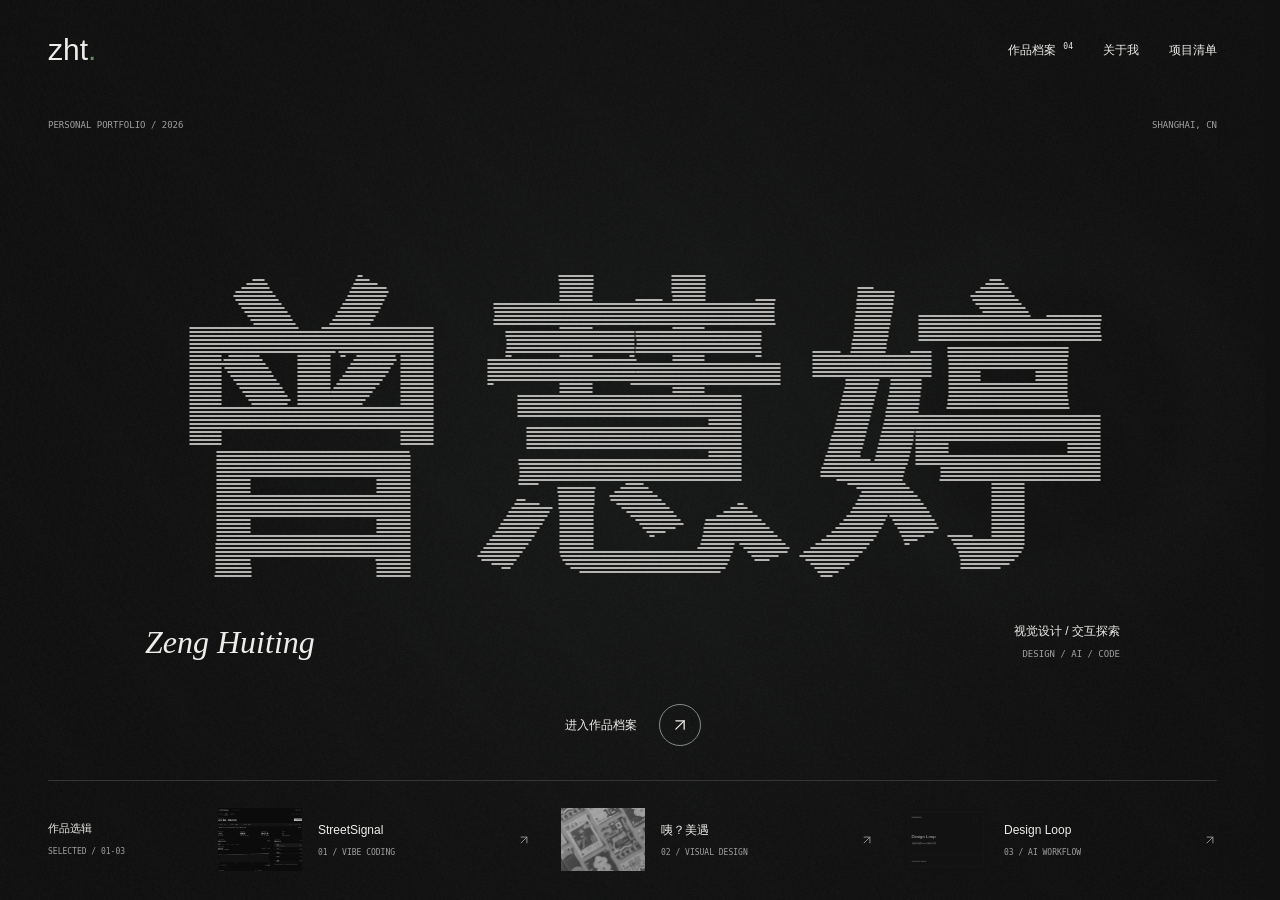
==== commit 739dac65: "Restore portfolio artwork and project details for public review" ====
--- a/portfolio/index.html
+++ b/portfolio/index.html
@@ -45,11 +45,11 @@
       <nav class="intro-selected" aria-label="精选作品">
         <div class="intro-selected-label"><span>作品选辑</span><small>SELECTED / 01-03</small></div>
         <a href="#project/streetsignal" aria-label="查看 StreetSignal，区域穿着趋势观察台">
-          <img src="assets/img/covers/streetsignal.svg" width="1600" height="1200" alt="" decoding="async">
+          <img src="assets/img/streetsignal/dashboard.jpg" width="1600" height="1200" alt="" decoding="async">
           <span><strong>StreetSignal</strong><small>01 / VIBE CODING</small></span><i data-lucide="arrow-up-right"></i>
         </a>
         <a href="#project/meiyu" aria-label="查看咦？美遇，美育品牌识别与应用">
-          <img src="assets/img/covers/meiyu.svg" width="1600" height="1200" alt="" decoding="async">
+          <img src="assets/img/covers/meiyu.webp" width="1600" height="1200" alt="" decoding="async">
           <span><strong>咦？美遇</strong><small>02 / VISUAL DESIGN</small></span><i data-lucide="arrow-up-right"></i>
         </a>
         <a href="#project/design-loop" aria-label="查看 Design Loop，GPT 直出与 Skill 工作流对照">
